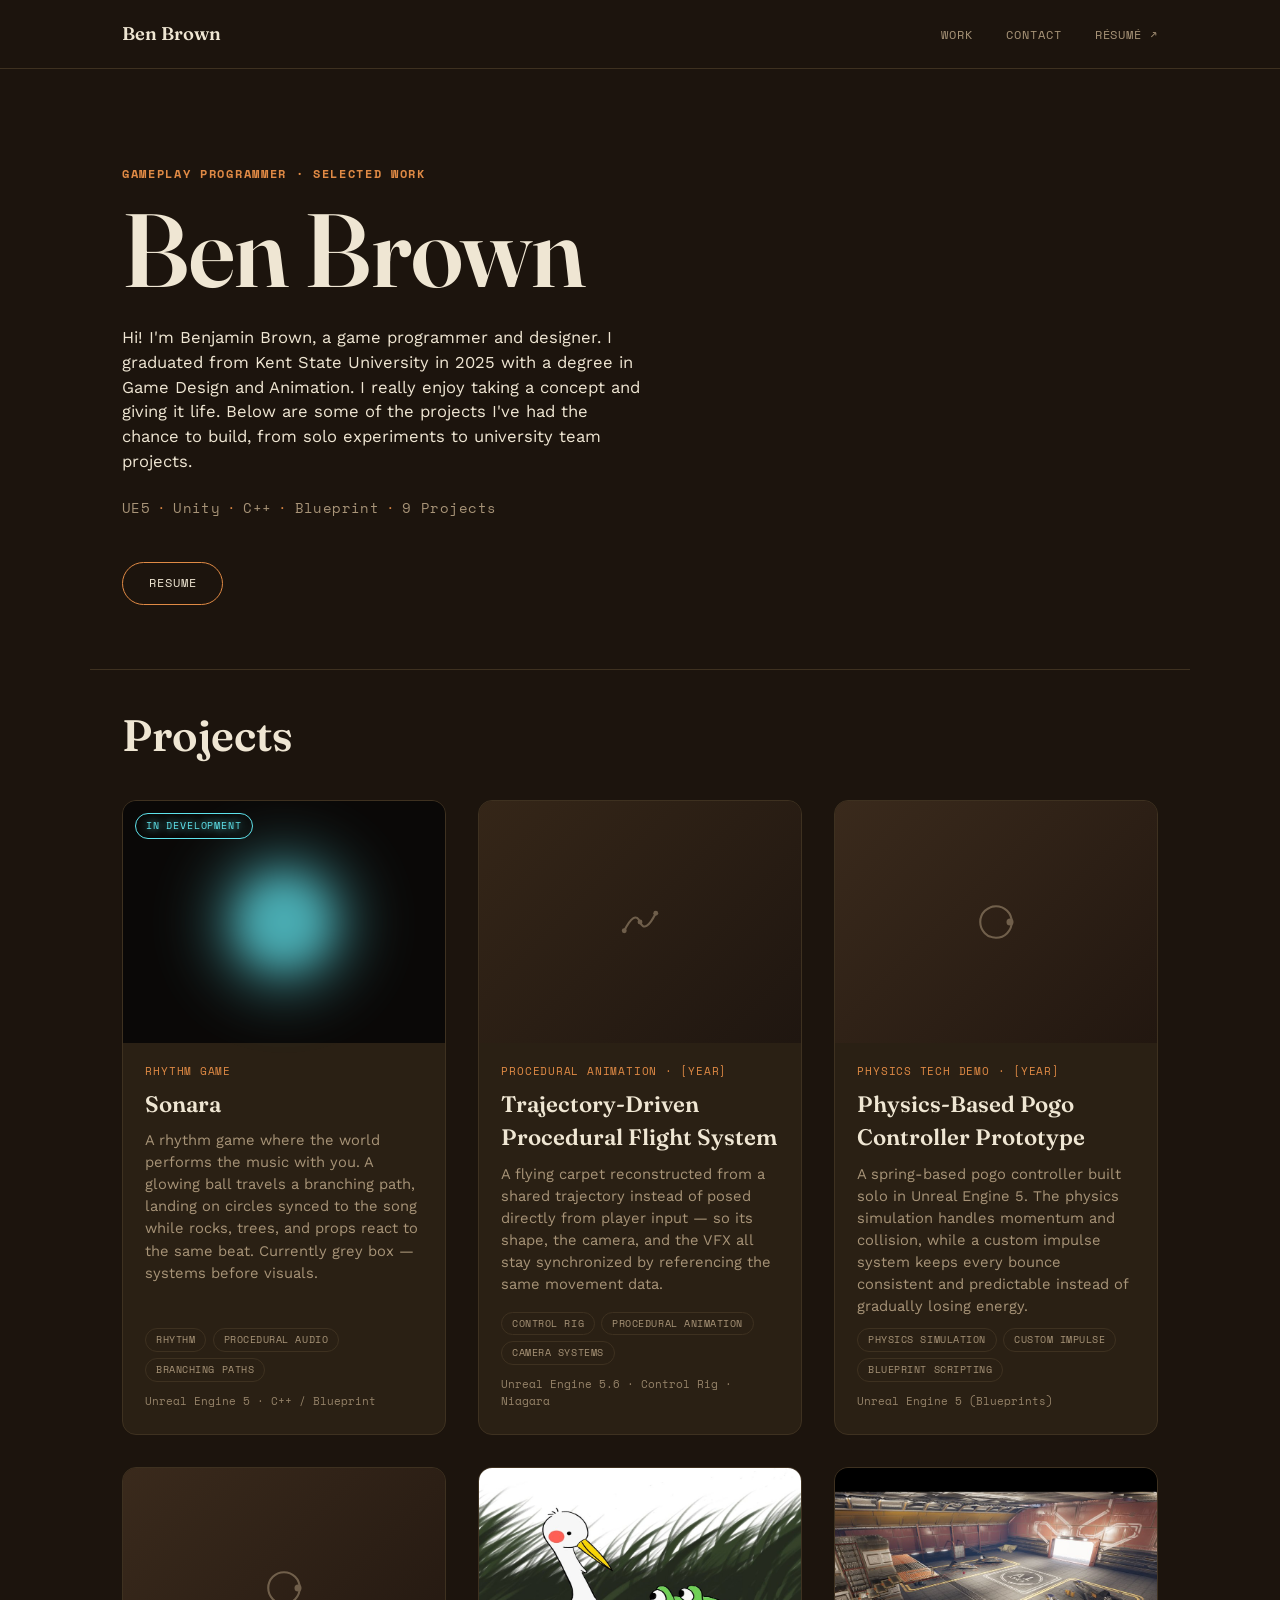
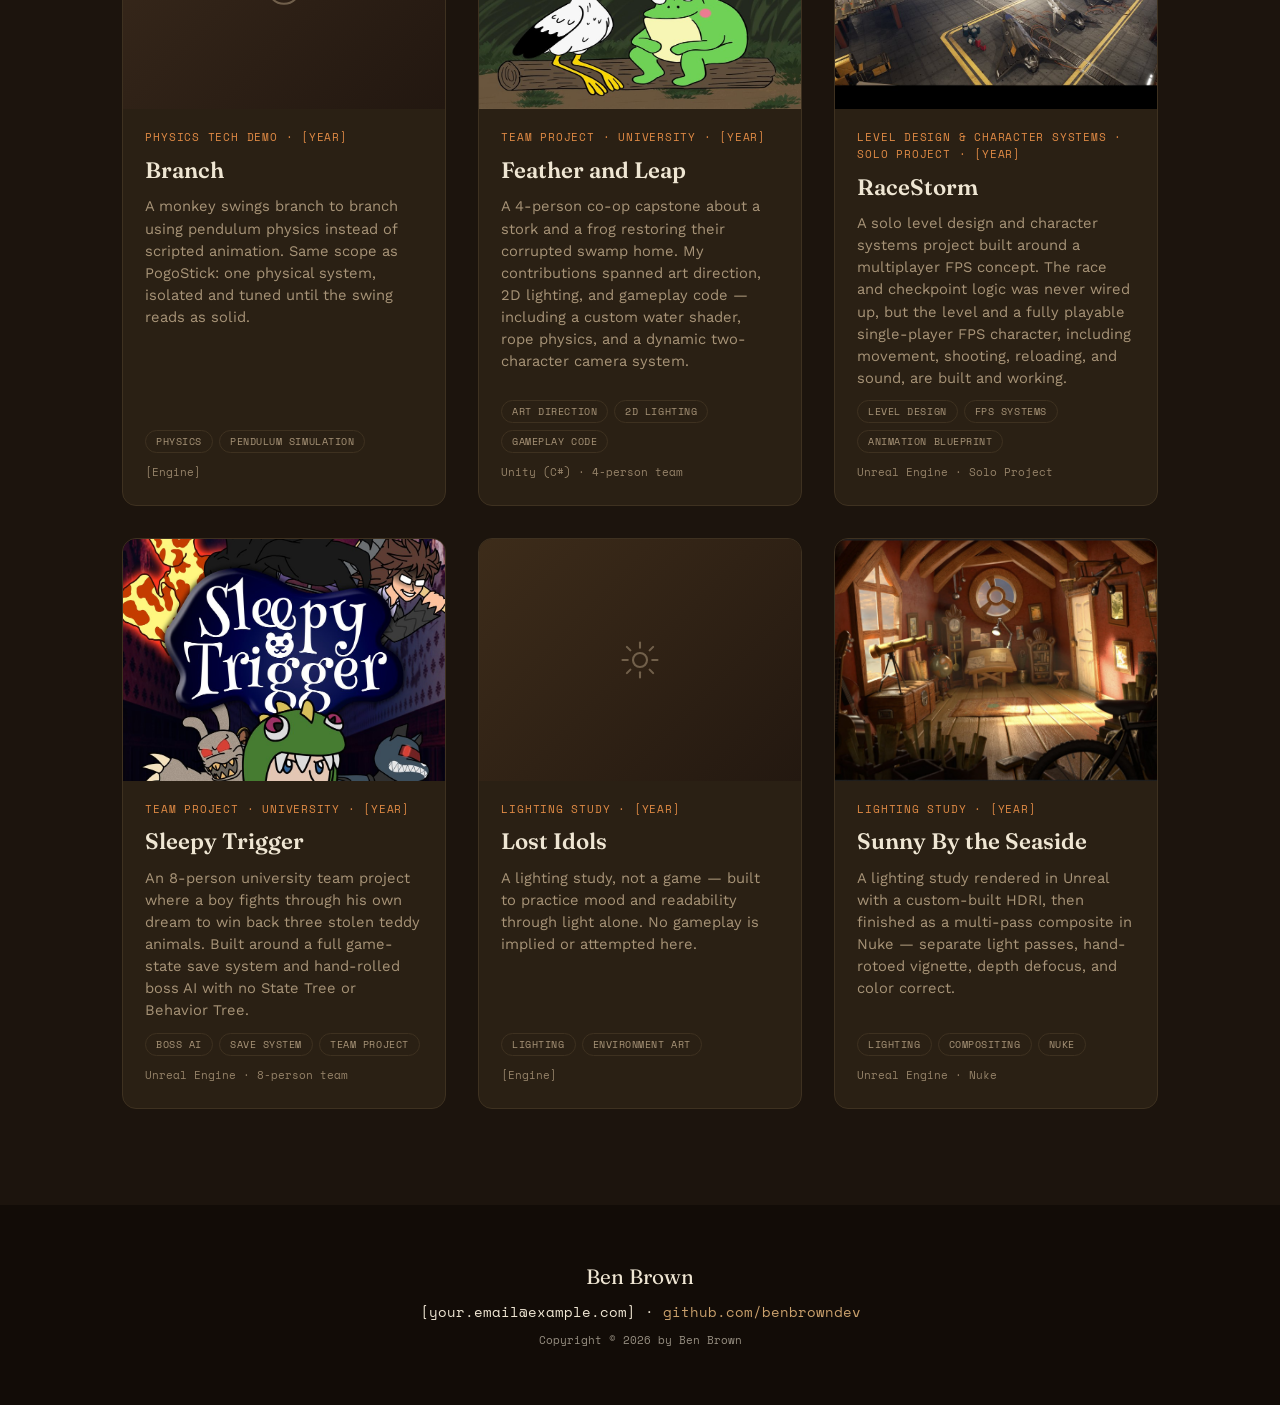
==== index.html @ fcc7cbe1 "Add files via upload" ====
<!DOCTYPE html>
<html lang="en">
<head>
<meta charset="UTF-8">
<meta name="viewport" content="width=device-width, initial-scale=1.0">
<title>Ben Brown — Gameplay Programmer</title>
<meta name="description" content="Portfolio of Ben Brown, gameplay programmer. Systems, physics, and the debugging behind them.">
<meta name="color-scheme" content="light">
<meta property="og:title" content="Ben Brown — Gameplay Programmer">
<meta property="og:description" content="Selected gameplay programming work, including Sonara, a rhythm game built solo in Unreal Engine 5.">

<link rel="preconnect" href="https://fonts.googleapis.com">
<link rel="preconnect" href="https://fonts.gstatic.com" crossorigin>
<link href="https://fonts.googleapis.com/css2?family=Fraunces:opsz,wght@9..144,300;9..144,500;9..144,600;9..144,900&family=Space+Mono:wght@400;700&family=Work+Sans:wght@400;500;600&display=swap" rel="stylesheet">

<link rel="stylesheet" href="styles.css">
</head>
<body>

<a class="skip-link" href="#work">Skip to projects</a>

<svg style="display:none" aria-hidden="true">
  <symbol id="icon-physics" viewBox="0 0 24 24" fill="none" stroke="currentColor" stroke-width="1.2">
    <circle cx="12" cy="12" r="9"/>
    <circle cx="20" cy="12" r="2" fill="currentColor" stroke="none"/>
  </symbol>
  <symbol id="icon-rig" viewBox="0 0 24 24" fill="none" stroke="currentColor" stroke-width="1.2" stroke-linecap="round">
    <path d="M3 17 Q9 5 12 12 T21 7"/>
    <circle cx="3" cy="17" r="1.4" fill="currentColor" stroke="none"/>
    <circle cx="12" cy="12" r="1.4" fill="currentColor" stroke="none"/>
    <circle cx="21" cy="7" r="1.4" fill="currentColor" stroke="none"/>
  </symbol>
  <symbol id="icon-light" viewBox="0 0 24 24" fill="none" stroke="currentColor" stroke-width="1.2" stroke-linecap="round">
    <circle cx="12" cy="12" r="4"/>
    <line x1="12" y1="2" x2="12" y2="5"/>
    <line x1="12" y1="19" x2="12" y2="22"/>
    <line x1="2" y1="12" x2="5" y2="12"/>
    <line x1="19" y1="12" x2="22" y2="12"/>
    <line x1="4.5" y1="4.5" x2="6.5" y2="6.5"/>
    <line x1="17.5" y1="17.5" x2="19.5" y2="19.5"/>
    <line x1="4.5" y1="19.5" x2="6.5" y2="17.5"/>
    <line x1="17.5" y1="6.5" x2="19.5" y2="4.5"/>
  </symbol>
  <symbol id="icon-grid" viewBox="0 0 24 24" fill="currentColor">
    <circle cx="6" cy="6" r="1.3"/><circle cx="12" cy="6" r="1.3"/><circle cx="18" cy="6" r="1.3"/>
    <circle cx="6" cy="12" r="1.3"/><circle cx="12" cy="12" r="1.3"/><circle cx="18" cy="12" r="1.3"/>
    <circle cx="6" cy="18" r="1.3"/><circle cx="12" cy="18" r="1.3"/><circle cx="18" cy="18" r="1.3"/>
  </symbol>
  <symbol id="icon-team" viewBox="0 0 24 24" fill="none" stroke="currentColor" stroke-width="1.2">
    <circle cx="9" cy="12" r="6"/>
    <circle cx="15" cy="12" r="6"/>
  </symbol>
  <symbol id="icon-spark" viewBox="0 0 24 24" fill="currentColor">
    <path d="M12 2 L14 10 L22 12 L14 14 L12 22 L10 14 L2 12 L10 10 Z"/>
  </symbol>
</svg>

<header class="nav">
  <div class="nav-inner">
    <a class="nav-name" href="#top">Ben Brown</a>
    <nav class="nav-links" aria-label="Primary">
      <a href="#work">Work</a>
      <a href="#contact">Contact</a>
      <a href="resume.pdf" target="_blank" rel="noopener">Résumé ↗</a>
    </nav>
  </div>
</header>

<main id="top">

  <section class="hero">
    <p class="eyebrow">Gameplay Programmer · Selected Work</p>
    <h1>Ben Brown</h1>
    <p class="bio">Hi! I'm Benjamin Brown, a game programmer and designer. I graduated from Kent State University in 2025 with a degree in Game Design and Animation. I really enjoy taking a concept and giving it life. Below are some of the projects I've had the chance to build, from solo experiments to university team projects.</p>
    <p class="stat-line">UE5<span>·</span>Unity<span>·</span>C++<span>·</span>Blueprint<span>·</span>9 Projects</p>
    <a class="resume-btn" href="resume.html">Resume</a>
  </section>

  <hr class="divider">

  <section class="work" id="work">
    <h2>Projects</h2>
    <div class="grid">

      <a class="tile" href="sonara.html">
        <div class="tile-media media-sonara">
          <span class="badge badge-glow">In Development</span>
          <span class="glow-orb" aria-hidden="true"></span>
        </div>
        <div class="tile-body">
          <p class="tile-meta">Rhythm Game</p>
          <h3 class="tile-title">Sonara</h3>
          <p class="tile-desc">A rhythm game where the world performs the music with you. A glowing ball travels a branching path, landing on circles synced to the song while rocks, trees, and props react to the same beat. Currently grey box — systems before visuals.</p>
          <ul class="tags">
            <li>Rhythm</li><li>Procedural Audio</li><li>Branching Paths</li>
          </ul>
          <p class="tile-engine">Unreal Engine 5 · C++ / Blueprint</p>
        </div>
      </a>

      <a class="tile" href="magiccarpet.html">
        <div class="tile-media media-rig">
          <svg class="tile-icon"><use href="#icon-rig"/></svg>
        </div>
        <div class="tile-body">
          <p class="tile-meta">Procedural Animation · [Year]</p>
          <h3 class="tile-title">Trajectory-Driven Procedural Flight System</h3>
          <p class="tile-desc">A flying carpet reconstructed from a shared trajectory instead of posed directly from player input — so its shape, the camera, and the VFX all stay synchronized by referencing the same movement data.</p>
          <ul class="tags">
            <li>Control Rig</li><li>Procedural Animation</li><li>Camera Systems</li>
          </ul>
          <p class="tile-engine">Unreal Engine 5.6 · Control Rig · Niagara</p>
        </div>
      </a>

      <a class="tile" href="pogostick.html">
        <div class="tile-media media-physics">
          <svg class="tile-icon"><use href="#icon-physics"/></svg>
        </div>
        <div class="tile-body">
          <p class="tile-meta">Physics Tech Demo · [Year]</p>
          <h3 class="tile-title">Physics-Based Pogo Controller Prototype</h3>
          <p class="tile-desc">A spring-based pogo controller built solo in Unreal Engine 5. The physics simulation handles momentum and collision, while a custom impulse system keeps every bounce consistent and predictable instead of gradually losing energy.</p>
          <ul class="tags">
            <li>Physics Simulation</li><li>Custom Impulse</li><li>Blueprint Scripting</li>
          </ul>
          <p class="tile-engine">Unreal Engine 5 (Blueprints)</p>
        </div>
      </a>

      <a class="tile" href="branch.html">
        <div class="tile-media media-physics">
          <svg class="tile-icon"><use href="#icon-physics"/></svg>
        </div>
        <div class="tile-body">
          <p class="tile-meta">Physics Tech Demo · [Year]</p>
          <h3 class="tile-title">Branch</h3>
          <p class="tile-desc">A monkey swings branch to branch using pendulum physics instead of scripted animation. Same scope as PogoStick: one physical system, isolated and tuned until the swing reads as solid.</p>
          <ul class="tags">
            <li>Physics</li><li>Pendulum Simulation</li>
          </ul>
          <p class="tile-engine">[Engine]</p>
        </div>
      </a>

      <a class="tile" href="featherandleap.html">
        <div class="tile-media">
          <img src="featherleap-thumb.jpg" alt="Feather and Leap poster, illustrated stork and frog in a swamp setting" loading="lazy">
        </div>
        <div class="tile-body">
          <p class="tile-meta">Team Project · University · [Year]</p>
          <h3 class="tile-title">Feather and Leap</h3>
          <p class="tile-desc">A 4-person co-op capstone about a stork and a frog restoring their corrupted swamp home. My contributions spanned art direction, 2D lighting, and gameplay code — including a custom water shader, rope physics, and a dynamic two-character camera system.</p>
          <ul class="tags">
            <li>Art Direction</li><li>2D Lighting</li><li>Gameplay Code</li>
          </ul>
          <p class="tile-engine">Unity (C#) · 4-person team</p>
        </div>
      </a>

      <a class="tile" href="racestorm.html">
        <div class="tile-media">
          <img src="racestorm-thumb.jpg" alt="RaceStorm airport hangar level with parked aircraft and yellow floor markings" loading="lazy">
        </div>
        <div class="tile-body">
          <p class="tile-meta">Level Design &amp; Character Systems · Solo Project · [Year]</p>
          <h3 class="tile-title">RaceStorm</h3>
          <p class="tile-desc">A solo level design and character systems project built around a multiplayer FPS concept. The race and checkpoint logic was never wired up, but the level and a fully playable single-player FPS character, including movement, shooting, reloading, and sound, are built and working.</p>
          <ul class="tags">
            <li>Level Design</li><li>FPS Systems</li><li>Animation Blueprint</li>
          </ul>
          <p class="tile-engine">Unreal Engine · Solo Project</p>
        </div>
      </a>

      <a class="tile" href="horrorfirst.html">
        <div class="tile-media">
          <img src="sleepytrigger-thumb.jpg" alt="Sleepy Trigger poster, illustrated boy in a dinosaur hoodie holding a teddy bear, surrounded by dream creatures" loading="lazy">
        </div>
        <div class="tile-body">
          <p class="tile-meta">Team Project · University · [Year]</p>
          <h3 class="tile-title">Sleepy Trigger</h3>
          <p class="tile-desc">An 8-person university team project where a boy fights through his own dream to win back three stolen teddy animals. Built around a full game-state save system and hand-rolled boss AI with no State Tree or Behavior Tree.</p>
          <ul class="tags">
            <li>Boss AI</li><li>Save System</li><li>Team Project</li>
          </ul>
          <p class="tile-engine">Unreal Engine · 8-person team</p>
        </div>
      </a>

      <a class="tile" href="lostidols.html">
        <div class="tile-media media-light">
          <svg class="tile-icon"><use href="#icon-light"/></svg>
        </div>
        <div class="tile-body">
          <p class="tile-meta">Lighting Study · [Year]</p>
          <h3 class="tile-title">Lost Idols</h3>
          <p class="tile-desc">A lighting study, not a game — built to practice mood and readability through light alone. No gameplay is implied or attempted here.</p>
          <ul class="tags">
            <li>Lighting</li><li>Environment Art</li>
          </ul>
          <p class="tile-engine">[Engine]</p>
        </div>
      </a>

      <a class="tile" href="sunnybytheseaside.html">
        <div class="tile-media">
          <img src="sunnybytheseaside-final.jpg" alt="Sunlit attic room with telescope, bicycle, and instruments" loading="lazy">
        </div>
        <div class="tile-body">
          <p class="tile-meta">Lighting Study · [Year]</p>
          <h3 class="tile-title">Sunny By the Seaside</h3>
          <p class="tile-desc">A lighting study rendered in Unreal with a custom-built HDRI, then finished as a multi-pass composite in Nuke — separate light passes, hand-rotoed vignette, depth defocus, and color correct.</p>
          <ul class="tags">
            <li>Lighting</li><li>Compositing</li><li>Nuke</li>
          </ul>
          <p class="tile-engine">Unreal Engine · Nuke</p>
        </div>
      </a>

    </div>
  </section>

</main>

<footer id="contact">
  <p class="footer-name">Ben Brown</p>
  <p class="footer-contact">[your.email@example.com] · <a href="https://github.com/benbrowndev">github.com/benbrowndev</a></p>
  <p class="footer-meta">Copyright © 2026 by Ben Brown</p>
</footer>

</body>
</html>
---- styles.css ----
:root{
    --bg:#1C140D;
    --bg-deep:#120C07;
    --ink:#EFE6D3;
    --ink-soft:#A89478;
    --card:#2A2014;
    --line:#3E3120;
    --accent:#E08A45;
    --accent-soft:#C9A06C;
    --glow:#5FE3EC;
  }

  *{box-sizing:border-box;}
  html{-webkit-font-smoothing:antialiased;}
  @media (prefers-reduced-motion:no-preference){ html{scroll-behavior:smooth;} }

  body{
    margin:0;
    background:var(--bg);
    color:var(--ink);
    font-family:'Work Sans',sans-serif;
    line-height:1.5;
  }

  a{color:inherit;}
  a:focus-visible, button:focus-visible{
    outline:2px solid var(--accent);
    outline-offset:3px;
    border-radius:2px;
  }

  .skip-link{
    position:absolute;
    left:-999px;
    top:auto;
    background:var(--accent);
    color:var(--bg-deep);
    padding:.6rem 1rem;
    z-index:999;
    font-family:'Space Mono',monospace;
    font-size:.8rem;
    text-decoration:none;
    border-radius:4px;
  }
  .skip-link:focus{ left:1rem; top:1rem; }

  /* ---------- nav ---------- */
  header.nav{
    position:sticky;
    top:0;
    background:var(--bg);
    border-bottom:1px solid var(--line);
    z-index:50;
  }
  .nav-inner{
    max-width:1100px;
    margin:0 auto;
    padding:1.25rem 2rem;
    display:flex;
    align-items:center;
    justify-content:space-between;
  }
  .nav-name{
    font-family:'Fraunces',serif;
    font-weight:600;
    font-size:1.15rem;
    text-decoration:none;
    color:var(--ink);
  }
  .nav-links a{
    font-family:'Space Mono',monospace;
    font-size:.72rem;
    text-transform:uppercase;
    letter-spacing:.08em;
    text-decoration:none;
    color:var(--ink-soft);
    margin-left:1.75rem;
    padding-bottom:3px;
    border-bottom:1px solid transparent;
    transition:border-color .2s,color .2s;
  }
  .nav-links a:hover{ color:var(--ink); border-color:var(--accent); }

  /* ---------- hero ---------- */
  .hero{
    max-width:1100px;
    margin:0 auto;
    padding:6rem 2rem 4rem;
  }
  .eyebrow{
    font-family:'Space Mono',monospace;
    font-weight:700;
    text-transform:uppercase;
    letter-spacing:.14em;
    font-size:.75rem;
    color:var(--accent);
    margin:0 0 1.1rem;
  }
  .hero h1{
    font-family:'Fraunces',serif;
    font-weight:600;
    font-size:clamp(3rem,9vw,6.5rem);
    line-height:.96;
    letter-spacing:-.01em;
    margin:0;
  }
  .bio{
    max-width:52ch;
    font-size:clamp(1rem,1.3vw,1.15rem);
    color:var(--ink);
    margin:1.6rem 0 1.4rem;
  }
  .stat-line{
    font-family:'Space Mono',monospace;
    font-size:.85rem;
    letter-spacing:.03em;
    color:var(--ink-soft);
  }
  .stat-line span{ color:var(--accent); margin:0 .5em; }

  .resume-btn{
    display:inline-block;
    margin-top:1.9rem;
    padding:.7rem 1.6rem;
    font-family:'Space Mono',monospace;
    font-size:.78rem;
    text-transform:uppercase;
    letter-spacing:.08em;
    color:var(--ink);
    border:1px solid var(--accent);
    border-radius:999px;
    text-decoration:none;
    transition:background .2s ease, color .2s ease;
  }
  .resume-btn:hover{
    background:var(--accent);
    color:var(--bg-deep);
  }

  .divider{
    max-width:1100px;
    margin:0 auto;
    border:none;
    border-top:1px solid var(--line);
  }

  @media (prefers-reduced-motion:no-preference){
    .eyebrow,.hero h1,.bio,.stat-line,.resume-btn{ animation:heroIn .7s ease both; }
    .eyebrow{ animation-delay:0s; }
    .hero h1{ animation-delay:.08s; }
    .bio{ animation-delay:.16s; }
    .stat-line{ animation-delay:.24s; }
    .resume-btn{ animation-delay:.32s; }
  }
  @keyframes heroIn{
    from{ opacity:0; transform:translateY(14px); }
    to{ opacity:1; transform:none; }
  }

  /* ---------- work / grid ---------- */
  section.work{
    max-width:1100px;
    margin:0 auto;
    padding:2rem 2rem 6rem;
  }
  section.work h2{
    font-family:'Fraunces',serif;
    font-weight:600;
    font-size:clamp(2rem,4vw,2.75rem);
    margin:0 0 2rem;
  }
  .grid{
    display:grid;
    grid-template-columns:repeat(3,1fr);
    gap:2rem;
  }
  @media (max-width:980px){ .grid{ grid-template-columns:repeat(2,1fr); } }
  @media (max-width:620px){
    .grid{ grid-template-columns:1fr; }
    .hero{ padding:4rem 1.25rem 2.5rem; }
    section.work{ padding:1rem 1.25rem 4rem; }
    .nav-inner{ padding:1rem 1.25rem; }
    .nav-links a{ margin-left:1.1rem; }
  }

  .tile{
    background:var(--card);
    border:1px solid var(--line);
    border-radius:14px;
    overflow:hidden;
    display:flex;
    flex-direction:column;
    text-decoration:none;
    color:inherit;
    transition:transform .25s ease, box-shadow .25s ease, border-color .25s ease;
  }
  .tile:visited{ color:inherit; }
  .tile:focus-visible{ outline:2px solid var(--accent); outline-offset:3px; }
  .tile:hover, .tile:focus-within{
    transform:translateY(-6px);
    border-color:var(--accent);
    box-shadow:0 18px 32px rgba(0,0,0,.55);
  }

  .tile-media{
    position:relative;
    aspect-ratio:4/3;
    display:flex;
    align-items:center;
    justify-content:center;
  }
  .tile-icon{ width:42px; height:42px; color:var(--ink-soft); opacity:.55; }
  .tile-media img{
    width:100%;
    height:100%;
    object-fit:cover;
    display:block;
  }

  .media-physics{ background:linear-gradient(135deg,#3A2A1C,#221710); }
  .media-rig{ background:linear-gradient(135deg,#352618,#1F1610); }
  .media-light{ background:linear-gradient(135deg,#3D2C1A,#231810); }
  .media-grid{ background:linear-gradient(135deg,#332414,#1E150E); }
  .media-team{ background:linear-gradient(135deg,#3A2A18,#211710); }
  .media-spark{ background:linear-gradient(135deg,#352719,#1F1610); }

  .media-sonara{ background:#0A0807; }
  .glow-orb{
    width:90px; height:90px;
    border-radius:50%;
    background:var(--glow);
    filter:blur(18px);
    opacity:.75;
    box-shadow:0 0 60px 12px var(--glow);
  }
  @media (prefers-reduced-motion:no-preference){
    .glow-orb{ animation:glowPulse 4s ease-in-out infinite; }
  }
  @keyframes glowPulse{
    0%,100%{ opacity:.65; transform:scale(1); }
    50%{ opacity:1; transform:scale(1.08); }
  }

  .badge{
    position:absolute;
    top:12px; left:12px;
    font-family:'Space Mono',monospace;
    font-size:.65rem;
    text-transform:uppercase;
    letter-spacing:.08em;
    padding:4px 10px;
    border-radius:999px;
    border:1px solid var(--line);
    background:var(--card);
    color:var(--ink-soft);
  }
  .badge-glow{
    border-color:var(--glow);
    color:var(--glow);
    background:rgba(10,10,10,.4);
    text-shadow:0 0 8px var(--glow);
  }
  .badge-inline{
    position:static;
    display:inline-block;
    vertical-align:middle;
    margin-left:.75rem;
  }

  .tile-body{
    padding:1.25rem 1.4rem 1.5rem;
    display:flex;
    flex-direction:column;
    gap:.5rem;
    flex:1;
  }
  .tile-meta{
    font-family:'Space Mono',monospace;
    font-size:.7rem;
    text-transform:uppercase;
    letter-spacing:.07em;
    color:var(--accent);
    margin:0;
  }
  .tile-title{
    font-family:'Fraunces',serif;
    font-weight:600;
    font-size:1.4rem;
    margin:0;
  }
  .tile-desc{
    font-size:.92rem;
    color:var(--ink-soft);
    margin:0;
    flex:1;
  }
  .tags{
    display:flex;
    flex-wrap:wrap;
    gap:.4rem;
    list-style:none;
    margin:.2rem 0 0;
    padding:0;
  }
  .tags li{
    font-family:'Space Mono',monospace;
    font-size:.64rem;
    text-transform:uppercase;
    letter-spacing:.05em;
    border:1px solid var(--line);
    border-radius:999px;
    padding:3px 10px;
    color:var(--ink-soft);
  }
  .tile-engine{
    font-family:'Space Mono',monospace;
    font-size:.7rem;
    color:var(--ink-soft);
    opacity:.85;
    margin:.2rem 0 0;
  }

  /* ---------- footer ---------- */
  footer{
    background:var(--bg-deep);
    color:var(--ink);
    text-align:center;
    padding:3.5rem 2rem;
  }
  .footer-name{
    font-family:'Fraunces',serif;
    font-size:1.3rem;
    margin:0 0 .6rem;
  }
  .footer-contact{
    font-family:'Space Mono',monospace;
    font-size:.85rem;
    margin:0 0 .6rem;
  }
  .footer-contact a{ color:var(--accent-soft); text-decoration:none; border-bottom:1px solid transparent; }
  .footer-contact a:hover{ border-color:var(--accent-soft); }
  .footer-meta{
    font-family:'Space Mono',monospace;
    font-size:.7rem;
    opacity:.6;
    margin:0;
  }

  /* ---------- project pages ---------- */
  .breadcrumb{
    display:block;
    max-width:740px;
    margin:0 auto;
    padding:2.5rem 2rem 0;
    font-family:'Space Mono',monospace;
    font-size:.75rem;
    text-transform:uppercase;
    letter-spacing:.07em;
    color:var(--ink-soft);
    text-decoration:none;
  }
  .breadcrumb:hover{ color:var(--accent); }

  .project-header{
    max-width:740px;
    margin:0 auto;
    padding:1.5rem 2rem 3rem;
  }
  .project-title{
    font-family:'Fraunces',serif;
    font-weight:600;
    font-size:clamp(2.6rem,7vw,4.5rem);
    line-height:1;
    margin:.6rem 0 1rem;
  }
  .tagline{
    font-family:'Fraunces',serif;
    font-style:italic;
    font-weight:500;
    font-size:clamp(1.1rem,2vw,1.4rem);
    color:var(--ink-soft);
    margin:0 0 1.5rem;
    max-width:50ch;
  }
  .project-intro p{
    font-size:1rem;
    color:var(--ink);
    max-width:65ch;
    margin:0 0 1rem;
  }
  .project-intro p:last-child{ margin-bottom:0; }
  .project-header .tags{ margin-top:1.1rem; }
  .project-header .tile-engine{ margin-top:.4rem; }

  .video-frame{
    max-width:740px;
    margin:0 auto 3rem;
    padding:0 2rem;
  }
  .frame-inner{
    aspect-ratio:16/9;
    background:var(--bg-deep);
    border:1px solid var(--line);
    border-radius:10px;
    display:flex;
    align-items:center;
    justify-content:center;
    text-align:center;
    padding:2rem;
    overflow:hidden;
  }
  .frame-inner p{
    font-family:'Space Mono',monospace;
    font-size:.8rem;
    text-transform:uppercase;
    letter-spacing:.05em;
    color:var(--ink-soft);
    margin:0;
  }
  .frame-inner iframe{
    width:100%;
    height:100%;
    border:none;
  }

  .section-divider{
    max-width:740px;
    margin:0 auto;
    border:none;
    border-top:1px solid var(--line);
  }

  .content-section{
    max-width:740px;
    margin:0 auto;
    padding:2.5rem 2rem;
  }
  .content-section h2{
    font-family:'Fraunces',serif;
    font-weight:600;
    font-size:clamp(1.6rem,3vw,2.1rem);
    margin:0 0 1.4rem;
  }
  .content-section p{
    font-size:1rem;
    color:var(--ink);
    margin:0 0 1.1rem;
  }
  .content-section p:last-child{ margin-bottom:0; }
  .content-section > ul:not(.tags){
    margin:.6rem 0 1.1rem;
    padding-left:1.2rem;
  }
  .content-section > ul:not(.tags) li{
    font-size:1rem;
    color:var(--ink);
    margin-bottom:.5rem;
  }
  .content-section > ul:not(.tags) li:last-child{ margin-bottom:0; }
  .content-section > ul:not(.tags) li strong{ color:var(--accent); }
  .content-section code, .subsection code, .bug-block code{
    font-family:'Space Mono',monospace;
    background:var(--bg-deep);
    color:var(--accent);
    padding:.15em .4em;
    border-radius:4px;
    font-size:.88em;
  }

  .subsection{ margin:0 0 1.8rem; }
  .subsection:last-child{ margin-bottom:0; }
  .subsection h3{
    font-family:'Fraunces',serif;
    font-weight:600;
    font-size:1.15rem;
    margin:0 0 .5rem;
  }
  .subsection p{
    font-size:.97rem;
    color:var(--ink-soft);
    margin:0;
  }
  .subsection ul{
    margin:.6rem 0 0;
    padding-left:1.2rem;
  }
  .subsection ul li{
    font-size:.97rem;
    color:var(--ink-soft);
    margin-bottom:.4rem;
  }
  .subsection ul li:last-child{ margin-bottom:0; }
  .subsection ul li strong{ color:var(--ink); }

  .role-meta{
    display:flex;
    flex-direction:column;
    gap:.3rem;
    margin:1rem 0 1.5rem;
  }
  .role-meta p{
    margin:0;
    font-family:'Space Mono',monospace;
    font-size:.8rem;
    color:var(--ink-soft);
  }
  .role-meta span{
    color:var(--accent);
    text-transform:uppercase;
    letter-spacing:.05em;
    font-size:.7rem;
    margin-right:.6rem;
  }

  .diagram-frame{
    background:var(--bg-deep);
    border:1px solid var(--line);
    border-radius:10px;
    padding:1.5rem;
    margin:1.4rem 0;
    display:flex;
    justify-content:center;
  }
  .diagram-frame svg{ max-width:100%; height:auto; }

  .content-figure{
    margin:1.4rem 0;
  }
  .content-figure img{
    display:block;
    width:100%;
    border:1px solid var(--line);
    border-radius:10px;
  }
  .content-figure figcaption{
    font-family:'Space Mono',monospace;
    font-size:.75rem;
    color:var(--ink-soft);
    margin-top:.6rem;
    line-height:1.5;
  }
  .hero-image{
    display:block;
    width:100%;
    border-radius:10px;
  }
  .image-frame{
    margin:0 0 1.4rem;
  }
  .image-frame img{
    display:block;
    width:100%;
    border:1px solid var(--line);
    border-radius:10px;
  }
  .image-row{
    display:flex;
    gap:1rem;
    margin:0 0 1.4rem;
  }
  .image-row .content-figure{
    flex:1;
    margin:0;
    min-width:0;
  }
  .image-row .content-figure img{
    height:100%;
    object-fit:cover;
  }
  @media (max-width:620px){
    .image-row{ flex-direction:column; }
  }

  .bug-block{
    border-left:2px solid var(--accent);
    padding:.1rem 0 .1rem 1.25rem;
    margin:0 0 1.8rem;
  }
  .bug-block:last-child{ margin-bottom:0; }
  .bug-tag{
    display:block;
    font-family:'Space Mono',monospace;
    font-size:.65rem;
    text-transform:uppercase;
    letter-spacing:.08em;
    color:var(--accent);
    margin:0 0 .4rem;
  }
  .bug-block h3{
    font-family:'Fraunces',serif;
    font-weight:600;
    font-size:1.15rem;
    margin:0 0 .5rem;
  }
  .bug-block p{
    font-size:.97rem;
    color:var(--ink-soft);
    margin:0;
  }

  .decision-block{
    background:var(--card);
    border:1px solid var(--line);
    border-radius:10px;
    padding:1.5rem 1.75rem;
  }
  .decision-block p{ font-size:.97rem; color:var(--ink-soft); margin:0 0 .9rem; }
  .decision-block p:last-child{ margin-bottom:0; }

  .footer-nav{
    max-width:740px;
    margin:0 auto;
    padding:0 2rem 1rem;
    text-align:center;
  }
  .footer-nav a{
    font-family:'Space Mono',monospace;
    font-size:.75rem;
    text-transform:uppercase;
    letter-spacing:.07em;
    color:var(--ink-soft);
    text-decoration:none;
  }
  .footer-nav a:hover{ color:var(--accent); }

  @media (max-width:620px){
    .breadcrumb,.project-header,.video-frame,.content-section,.footer-nav{
      padding-left:1.25rem;
      padding-right:1.25rem;
    }
  }
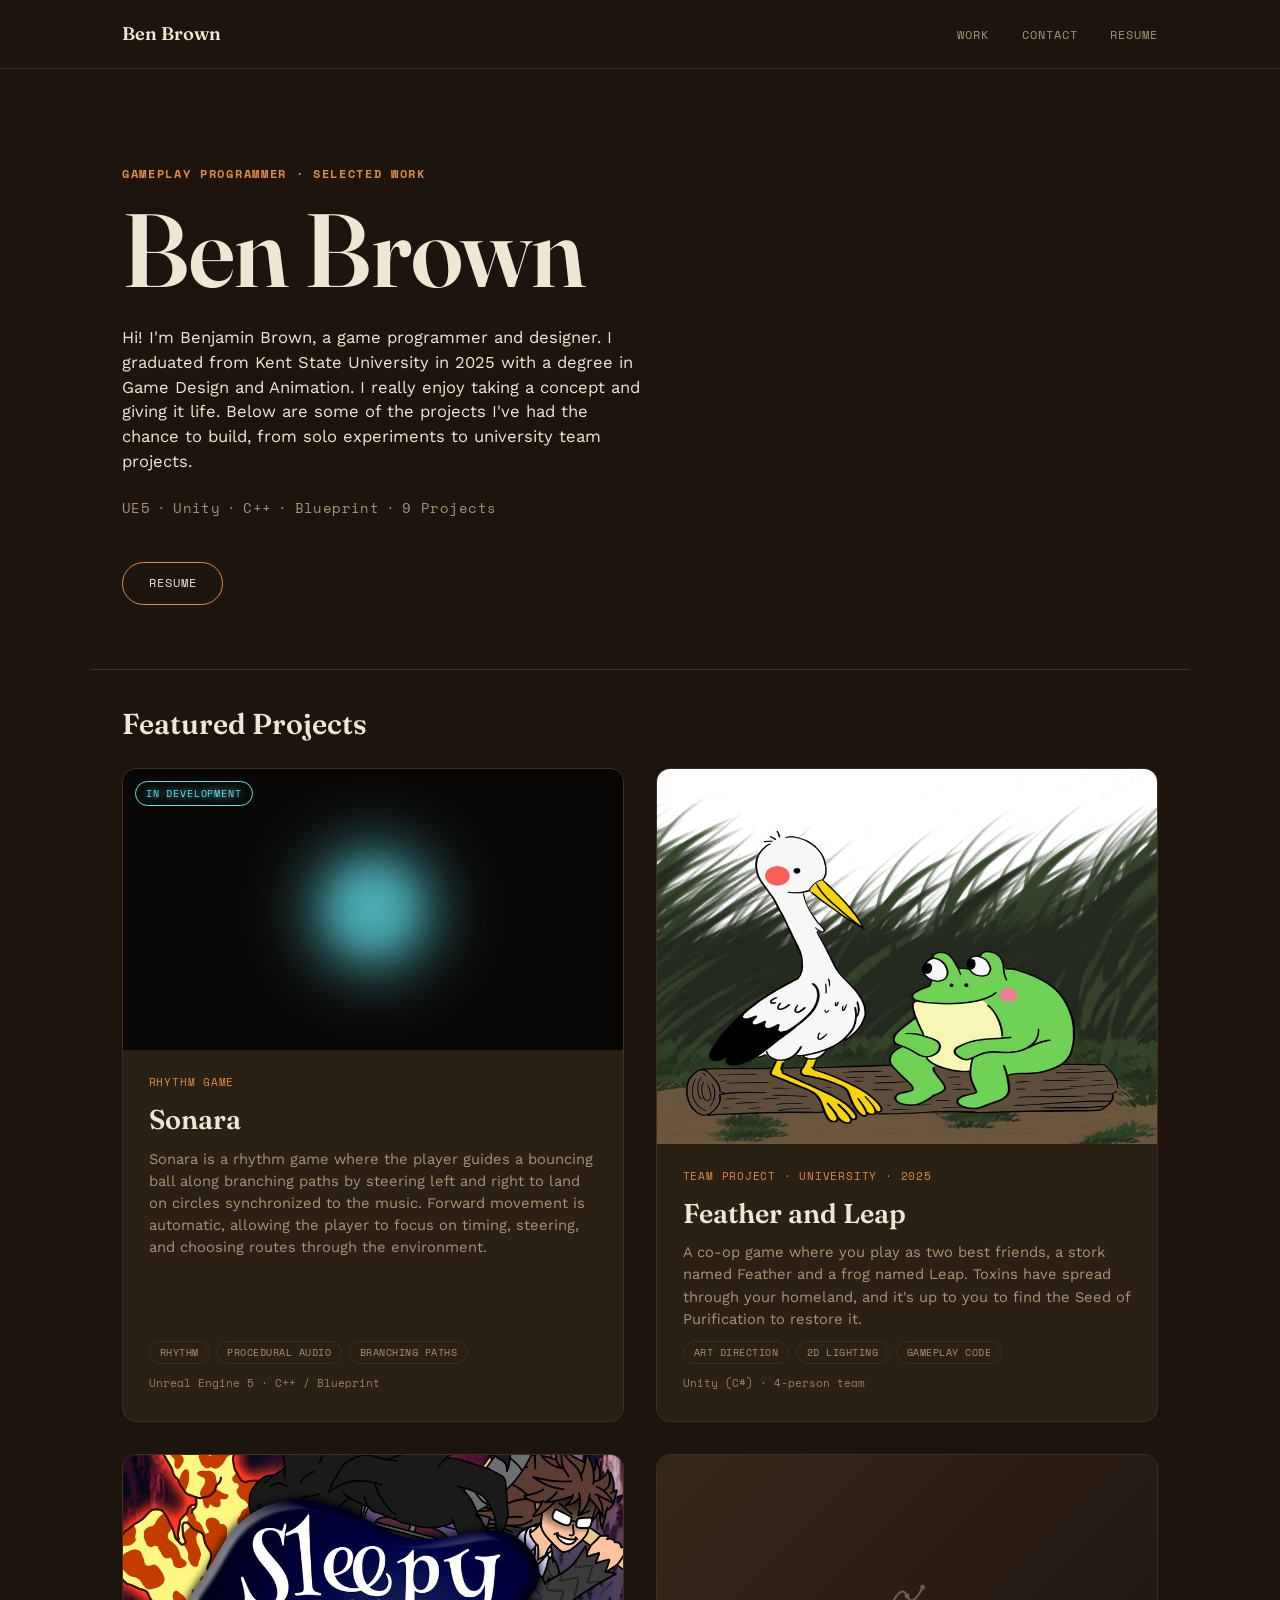
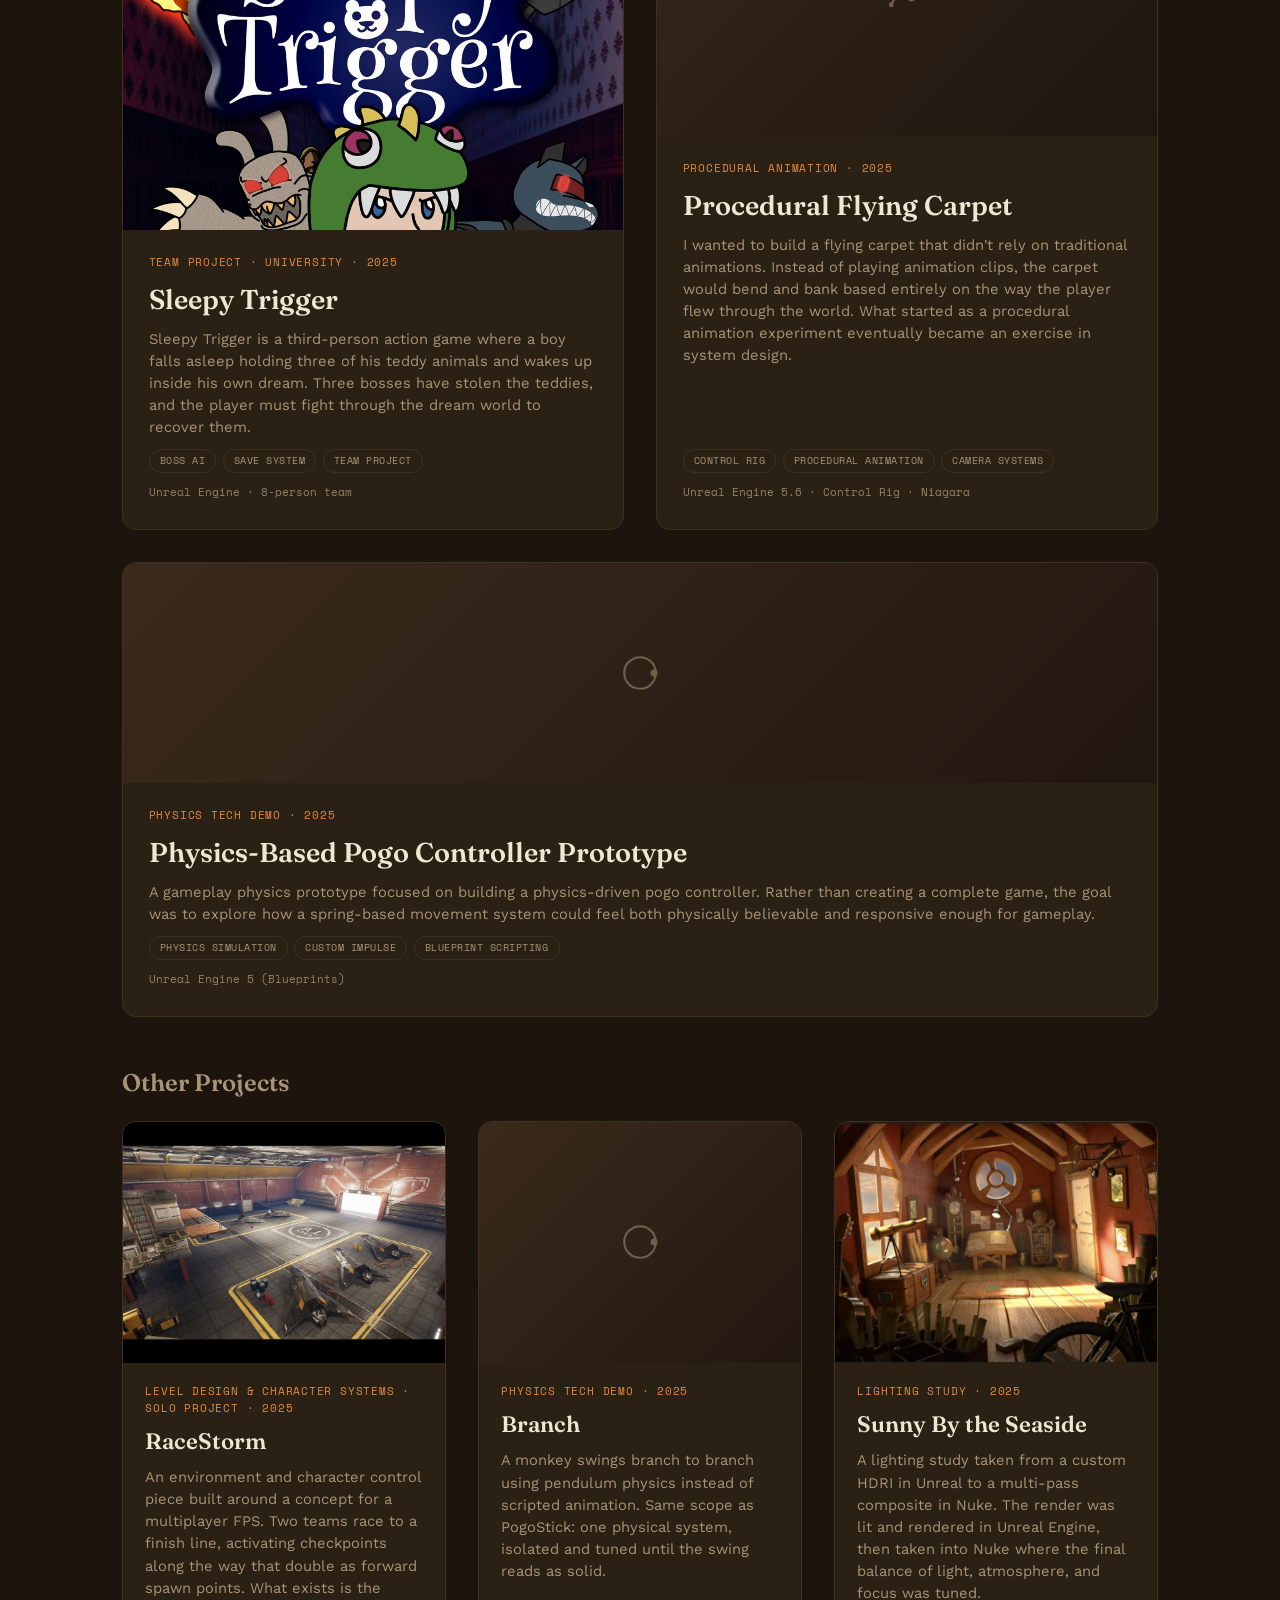
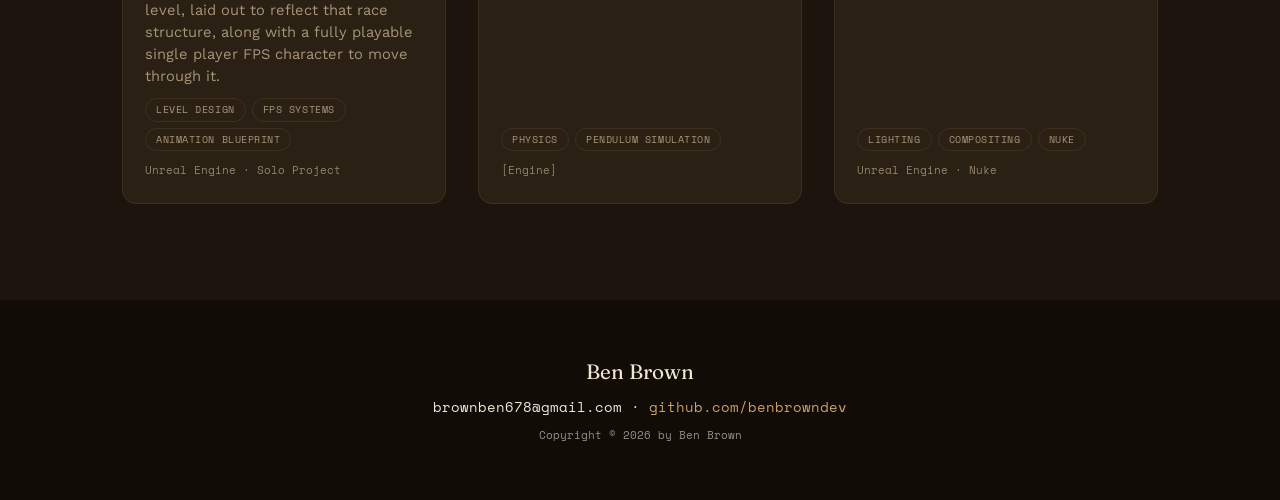
==== commit 02b66f0c: "Add files via upload" ====
--- a/index.html
+++ b/index.html
@@ -61,7 +61,7 @@
     <nav class="nav-links" aria-label="Primary">
       <a href="#work">Work</a>
       <a href="#contact">Contact</a>
-      <a href="resume.pdf" target="_blank" rel="noopener">Résumé ↗</a>
+      <a href="resume.html">Resume</a>
     </nav>
   </div>
 </header>
@@ -79,10 +79,11 @@
   <hr class="divider">
 
   <section class="work" id="work">
-    <h2>Projects</h2>
-    <div class="grid">
-
-      <a class="tile" href="sonara.html">
+
+    <h3 class="section-heading">Featured Projects</h3>
+    <div class="grid-featured">
+
+      <a class="tile tile-featured" href="sonara.html">
         <div class="tile-media media-sonara">
           <span class="badge badge-glow">In Development</span>
           <span class="glow-orb" aria-hidden="true"></span>
@@ -90,7 +91,7 @@
         <div class="tile-body">
           <p class="tile-meta">Rhythm Game</p>
           <h3 class="tile-title">Sonara</h3>
-          <p class="tile-desc">A rhythm game where the world performs the music with you. A glowing ball travels a branching path, landing on circles synced to the song while rocks, trees, and props react to the same beat. Currently grey box — systems before visuals.</p>
+          <p class="tile-desc">Sonara is a rhythm game where the player guides a bouncing ball along branching paths by steering left and right to land on circles synchronized to the music. Forward movement is automatic, allowing the player to focus on timing, steering, and choosing routes through the environment.</p>
           <ul class="tags">
             <li>Rhythm</li><li>Procedural Audio</li><li>Branching Paths</li>
           </ul>
@@ -98,14 +99,44 @@
         </div>
       </a>
 
-      <a class="tile" href="magiccarpet.html">
+      <a class="tile tile-featured" href="featherandleap.html">
+        <div class="tile-media">
+          <img src="featherleap-thumb.jpg" alt="Feather and Leap illustrated stork and frog in a swamp setting" loading="lazy">
+        </div>
+        <div class="tile-body">
+          <p class="tile-meta">Team Project · University · 2025</p>
+          <h3 class="tile-title">Feather and Leap</h3>
+          <p class="tile-desc">A co-op game where you play as two best friends, a stork named Feather and a frog named Leap. Toxins have spread through your homeland, and it's up to you to find the Seed of Purification to restore it.</p>
+          <ul class="tags">
+            <li>Art Direction</li><li>2D Lighting</li><li>Gameplay Code</li>
+          </ul>
+          <p class="tile-engine">Unity (C#) · 4-person team</p>
+        </div>
+      </a>
+
+      <a class="tile tile-featured" href="horrorfirst.html">
+        <div class="tile-media">
+          <img src="sleepytrigger-thumb.jpg" alt="Sleepy Trigger poster, illustrated boy in a dinosaur hoodie holding a teddy bear, surrounded by dream creatures" loading="lazy">
+        </div>
+        <div class="tile-body">
+          <p class="tile-meta">Team Project · University · 2025</p>
+          <h3 class="tile-title">Sleepy Trigger</h3>
+          <p class="tile-desc">Sleepy Trigger is a third-person action game where a boy falls asleep holding three of his teddy animals and wakes up inside his own dream. Three bosses have stolen the teddies, and the player must fight through the dream world to recover them.</p>
+          <ul class="tags">
+            <li>Boss AI</li><li>Save System</li><li>Team Project</li>
+          </ul>
+          <p class="tile-engine">Unreal Engine · 8-person team</p>
+        </div>
+      </a>
+
+      <a class="tile tile-featured" href="magiccarpet.html">
         <div class="tile-media media-rig">
           <svg class="tile-icon"><use href="#icon-rig"/></svg>
         </div>
         <div class="tile-body">
-          <p class="tile-meta">Procedural Animation · [Year]</p>
-          <h3 class="tile-title">Trajectory-Driven Procedural Flight System</h3>
-          <p class="tile-desc">A flying carpet reconstructed from a shared trajectory instead of posed directly from player input — so its shape, the camera, and the VFX all stay synchronized by referencing the same movement data.</p>
+          <p class="tile-meta">Procedural Animation · 2025</p>
+          <h3 class="tile-title">Procedural Flying Carpet</h3>
+          <p class="tile-desc">I wanted to build a flying carpet that didn't rely on traditional animations. Instead of playing animation clips, the carpet would bend and bank based entirely on the way the player flew through the world. What started as a procedural animation experiment eventually became an exercise in system design.</p>
           <ul class="tags">
             <li>Control Rig</li><li>Procedural Animation</li><li>Camera Systems</li>
           </ul>
@@ -113,18 +144,38 @@
         </div>
       </a>
 
-      <a class="tile" href="pogostick.html">
+      <a class="tile tile-featured tile-wide" href="pogostick.html">
         <div class="tile-media media-physics">
           <svg class="tile-icon"><use href="#icon-physics"/></svg>
         </div>
         <div class="tile-body">
-          <p class="tile-meta">Physics Tech Demo · [Year]</p>
+          <p class="tile-meta">Physics Tech Demo · 2025</p>
           <h3 class="tile-title">Physics-Based Pogo Controller Prototype</h3>
-          <p class="tile-desc">A spring-based pogo controller built solo in Unreal Engine 5. The physics simulation handles momentum and collision, while a custom impulse system keeps every bounce consistent and predictable instead of gradually losing energy.</p>
+          <p class="tile-desc">A gameplay physics prototype focused on building a physics-driven pogo controller. Rather than creating a complete game, the goal was to explore how a spring-based movement system could feel both physically believable and responsive enough for gameplay.</p>
           <ul class="tags">
             <li>Physics Simulation</li><li>Custom Impulse</li><li>Blueprint Scripting</li>
           </ul>
           <p class="tile-engine">Unreal Engine 5 (Blueprints)</p>
+        </div>
+      </a>
+
+    </div>
+
+    <h3 class="section-heading-other">Other Projects</h3>
+    <div class="grid">
+
+      <a class="tile" href="racestorm.html">
+        <div class="tile-media">
+          <img src="racestorm-thumb.jpg" alt="RaceStorm airport hangar level with parked aircraft and yellow floor markings" loading="lazy">
+        </div>
+        <div class="tile-body">
+          <p class="tile-meta">Level Design &amp; Character Systems · Solo Project · 2025</p>
+          <h3 class="tile-title">RaceStorm</h3>
+          <p class="tile-desc">An environment and character control piece built around a concept for a multiplayer FPS. Two teams race to a finish line, activating checkpoints along the way that double as forward spawn points. What exists is the level, laid out to reflect that race structure, along with a fully playable single player FPS character to move through it.</p>
+          <ul class="tags">
+            <li>Level Design</li><li>FPS Systems</li><li>Animation Blueprint</li>
+          </ul>
+          <p class="tile-engine">Unreal Engine · Solo Project</p>
         </div>
       </a>
 
@@ -133,7 +184,7 @@
           <svg class="tile-icon"><use href="#icon-physics"/></svg>
         </div>
         <div class="tile-body">
-          <p class="tile-meta">Physics Tech Demo · [Year]</p>
+          <p class="tile-meta">Physics Tech Demo · 2025</p>
           <h3 class="tile-title">Branch</h3>
           <p class="tile-desc">A monkey swings branch to branch using pendulum physics instead of scripted animation. Same scope as PogoStick: one physical system, isolated and tuned until the swing reads as solid.</p>
           <ul class="tags">
@@ -143,74 +194,14 @@
         </div>
       </a>
 
-      <a class="tile" href="featherandleap.html">
-        <div class="tile-media">
-          <img src="featherleap-thumb.jpg" alt="Feather and Leap poster, illustrated stork and frog in a swamp setting" loading="lazy">
-        </div>
-        <div class="tile-body">
-          <p class="tile-meta">Team Project · University · [Year]</p>
-          <h3 class="tile-title">Feather and Leap</h3>
-          <p class="tile-desc">A 4-person co-op capstone about a stork and a frog restoring their corrupted swamp home. My contributions spanned art direction, 2D lighting, and gameplay code — including a custom water shader, rope physics, and a dynamic two-character camera system.</p>
-          <ul class="tags">
-            <li>Art Direction</li><li>2D Lighting</li><li>Gameplay Code</li>
-          </ul>
-          <p class="tile-engine">Unity (C#) · 4-person team</p>
-        </div>
-      </a>
-
-      <a class="tile" href="racestorm.html">
-        <div class="tile-media">
-          <img src="racestorm-thumb.jpg" alt="RaceStorm airport hangar level with parked aircraft and yellow floor markings" loading="lazy">
-        </div>
-        <div class="tile-body">
-          <p class="tile-meta">Level Design &amp; Character Systems · Solo Project · [Year]</p>
-          <h3 class="tile-title">RaceStorm</h3>
-          <p class="tile-desc">A solo level design and character systems project built around a multiplayer FPS concept. The race and checkpoint logic was never wired up, but the level and a fully playable single-player FPS character, including movement, shooting, reloading, and sound, are built and working.</p>
-          <ul class="tags">
-            <li>Level Design</li><li>FPS Systems</li><li>Animation Blueprint</li>
-          </ul>
-          <p class="tile-engine">Unreal Engine · Solo Project</p>
-        </div>
-      </a>
-
-      <a class="tile" href="horrorfirst.html">
-        <div class="tile-media">
-          <img src="sleepytrigger-thumb.jpg" alt="Sleepy Trigger poster, illustrated boy in a dinosaur hoodie holding a teddy bear, surrounded by dream creatures" loading="lazy">
-        </div>
-        <div class="tile-body">
-          <p class="tile-meta">Team Project · University · [Year]</p>
-          <h3 class="tile-title">Sleepy Trigger</h3>
-          <p class="tile-desc">An 8-person university team project where a boy fights through his own dream to win back three stolen teddy animals. Built around a full game-state save system and hand-rolled boss AI with no State Tree or Behavior Tree.</p>
-          <ul class="tags">
-            <li>Boss AI</li><li>Save System</li><li>Team Project</li>
-          </ul>
-          <p class="tile-engine">Unreal Engine · 8-person team</p>
-        </div>
-      </a>
-
-      <a class="tile" href="lostidols.html">
-        <div class="tile-media media-light">
-          <svg class="tile-icon"><use href="#icon-light"/></svg>
-        </div>
-        <div class="tile-body">
-          <p class="tile-meta">Lighting Study · [Year]</p>
-          <h3 class="tile-title">Lost Idols</h3>
-          <p class="tile-desc">A lighting study, not a game — built to practice mood and readability through light alone. No gameplay is implied or attempted here.</p>
-          <ul class="tags">
-            <li>Lighting</li><li>Environment Art</li>
-          </ul>
-          <p class="tile-engine">[Engine]</p>
-        </div>
-      </a>
-
       <a class="tile" href="sunnybytheseaside.html">
         <div class="tile-media">
           <img src="sunnybytheseaside-final.jpg" alt="Sunlit attic room with telescope, bicycle, and instruments" loading="lazy">
         </div>
         <div class="tile-body">
-          <p class="tile-meta">Lighting Study · [Year]</p>
+          <p class="tile-meta">Lighting Study · 2025</p>
           <h3 class="tile-title">Sunny By the Seaside</h3>
-          <p class="tile-desc">A lighting study rendered in Unreal with a custom-built HDRI, then finished as a multi-pass composite in Nuke — separate light passes, hand-rotoed vignette, depth defocus, and color correct.</p>
+          <p class="tile-desc">A lighting study taken from a custom HDRI in Unreal to a multi-pass composite in Nuke. The render was lit and rendered in Unreal Engine, then taken into Nuke where the final balance of light, atmosphere, and focus was tuned.</p>
           <ul class="tags">
             <li>Lighting</li><li>Compositing</li><li>Nuke</li>
           </ul>
@@ -225,7 +216,7 @@
 
 <footer id="contact">
   <p class="footer-name">Ben Brown</p>
-  <p class="footer-contact">[your.email@example.com] · <a href="https://github.com/benbrowndev">github.com/benbrowndev</a></p>
+  <p class="footer-contact">brownben678@gmail.com · <a href="https://github.com/benbrowndev">github.com/benbrowndev</a></p>
   <p class="footer-meta">Copyright © 2026 by Ben Brown</p>
 </footer>
 
--- a/styles.css
+++ b/styles.css
@@ -169,14 +169,67 @@
     font-size:clamp(2rem,4vw,2.75rem);
     margin:0 0 2rem;
   }
+  .section-heading{
+    font-family:'Fraunces',serif;
+    font-weight:600;
+    font-size:clamp(1.4rem,2.5vw,1.8rem);
+    margin:0 0 1.4rem;
+    color:var(--ink);
+  }
+  .section-heading-other{
+    font-family:'Fraunces',serif;
+    font-weight:600;
+    font-size:clamp(1.2rem,2vw,1.5rem);
+    margin:3rem 0 1.2rem;
+    color:var(--ink-soft);
+  }
+
+  /* featured 2-column grid */
+  .grid-featured{
+    display:grid;
+    grid-template-columns:repeat(2,1fr);
+    gap:2rem;
+    margin-bottom:0;
+  }
+  .grid-featured .tile-featured{
+    border:1px solid var(--line);
+  }
+  /* standard 3-column grid for other projects */
   .grid{
     display:grid;
     grid-template-columns:repeat(3,1fr);
     gap:2rem;
   }
-  @media (max-width:980px){ .grid{ grid-template-columns:repeat(2,1fr); } }
+
+  /* featured tile — bigger media, larger title, square corners */
+  .tile-featured{ border-radius:0; }
+  .tile-featured .tile-media{ aspect-ratio:16/9; border-radius:0; }
+  .tile-featured .tile-title{ font-size:1.7rem; }
+  .tile-featured .tile-body{ padding:1.5rem 1.6rem 1.8rem; }
+
+  /* wide tile — spans both featured columns, horizontal layout */
+  .tile-wide{
+    grid-column:1 / -1;
+    display:grid;
+    grid-template-columns:1fr 1fr;
+  }
+  .tile-wide .tile-media{
+    aspect-ratio:unset;
+    min-height:220px;
+  }
+  .tile-wide .tile-title{ font-size:1.7rem; }
+  .tile-wide .tile-body{ padding:1.5rem 1.6rem 1.8rem; }
+
+  @media (max-width:980px){
+    .grid{ grid-template-columns:repeat(2,1fr); }
+    .grid-featured{ grid-template-columns:repeat(2,1fr); }
+    .tile-wide{ grid-template-columns:1fr; }
+    .tile-wide .tile-media{ min-height:unset; aspect-ratio:16/9; }
+  }
   @media (max-width:620px){
     .grid{ grid-template-columns:1fr; }
+    .grid-featured{ grid-template-columns:1fr; }
+    .tile-wide{ grid-column:unset; }
     .hero{ padding:4rem 1.25rem 2.5rem; }
     section.work{ padding:1rem 1.25rem 4rem; }
     .nav-inner{ padding:1rem 1.25rem; }
@@ -477,7 +530,7 @@
   }
   .subsection p{
     font-size:.97rem;
-    color:var(--ink-soft);
+    color:var(--ink);
     margin:0;
   }
   .subsection ul{
@@ -486,7 +539,7 @@
   }
   .subsection ul li{
     font-size:.97rem;
-    color:var(--ink-soft);
+    color:var(--ink);
     margin-bottom:.4rem;
   }
   .subsection ul li:last-child{ margin-bottom:0; }
@@ -524,6 +577,7 @@
   .diagram-frame svg{ max-width:100%; height:auto; }
 
   .content-figure{
+    display:block;
     margin:1.4rem 0;
   }
   .content-figure img{
@@ -564,8 +618,8 @@
     min-width:0;
   }
   .image-row .content-figure img{
-    height:100%;
-    object-fit:cover;
+    width:100%;
+    height:auto;
   }
   @media (max-width:620px){
     .image-row{ flex-direction:column; }
@@ -594,7 +648,7 @@
   }
   .bug-block p{
     font-size:.97rem;
-    color:var(--ink-soft);
+    color:var(--ink);
     margin:0;
   }
 
@@ -604,7 +658,7 @@
     border-radius:10px;
     padding:1.5rem 1.75rem;
   }
-  .decision-block p{ font-size:.97rem; color:var(--ink-soft); margin:0 0 .9rem; }
+  .decision-block p{ font-size:.97rem; color:var(--ink); margin:0 0 .9rem; }
   .decision-block p:last-child{ margin-bottom:0; }
 
   .footer-nav{
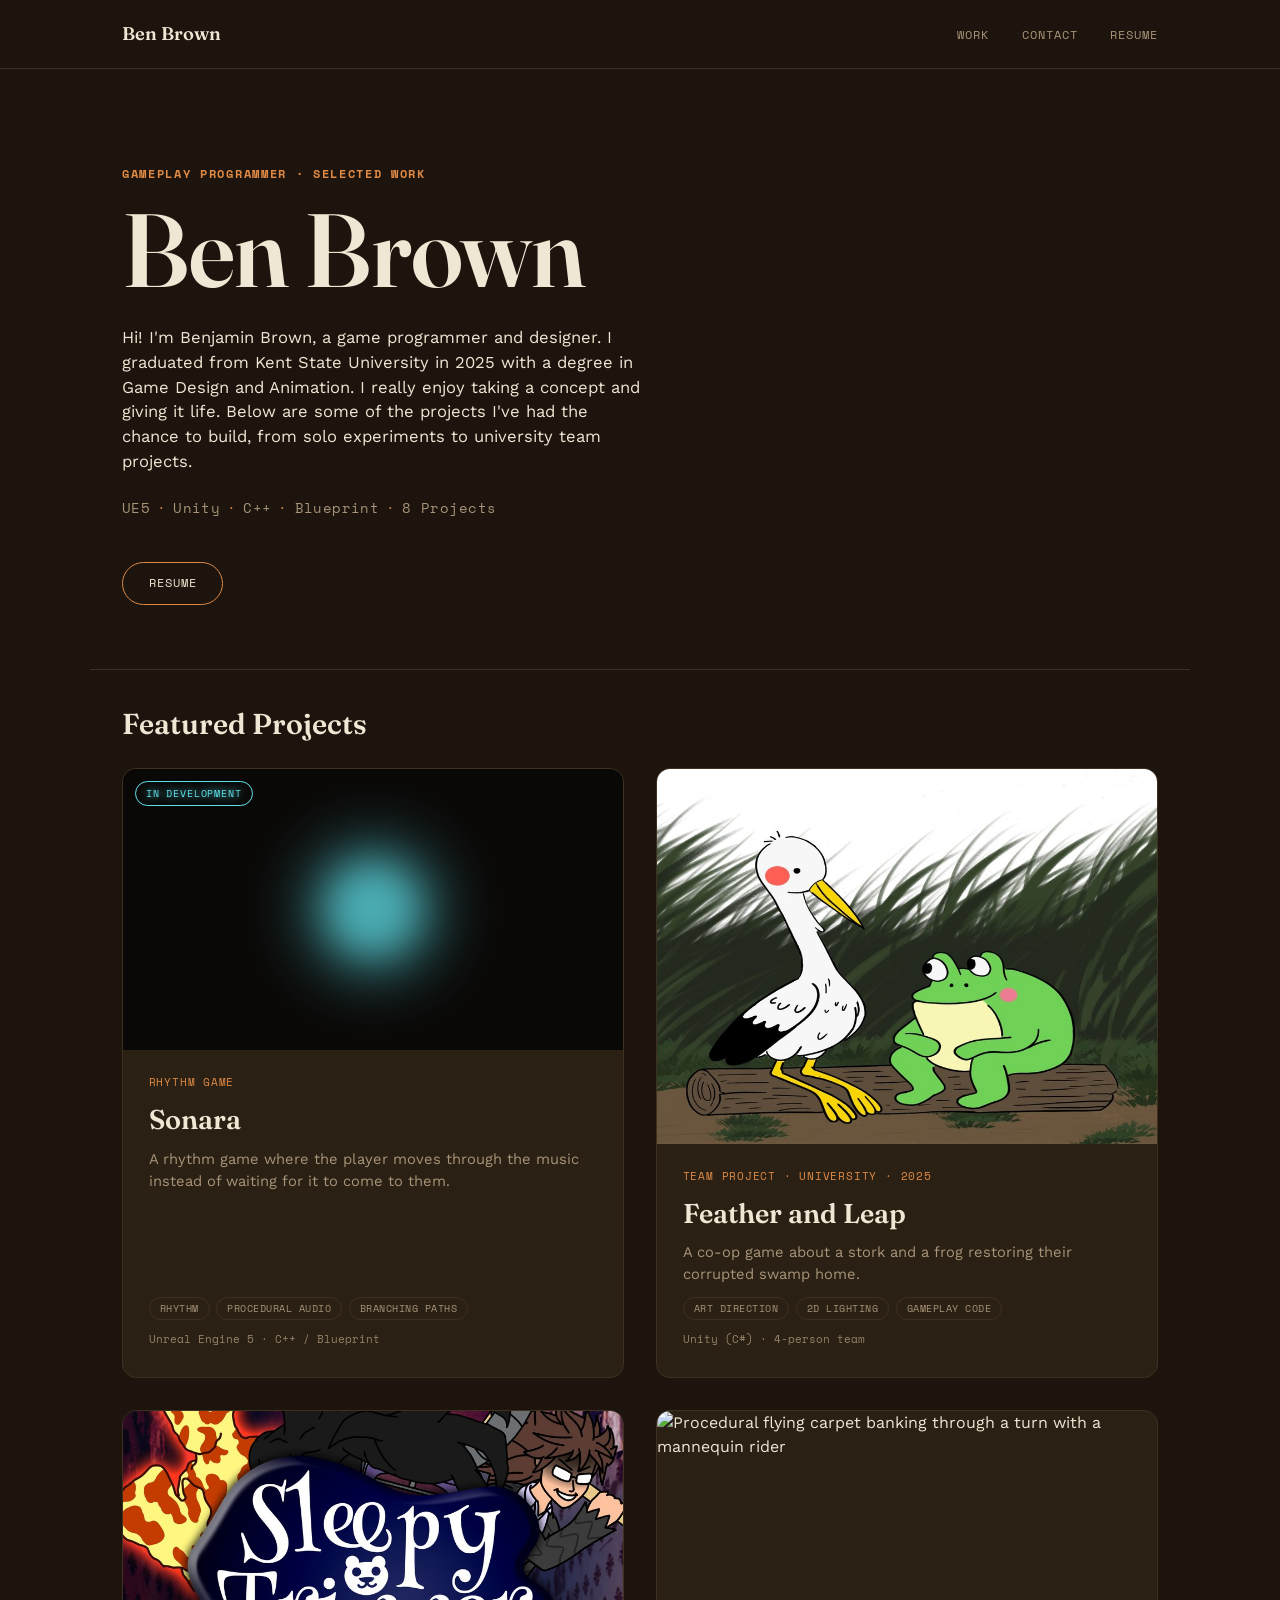
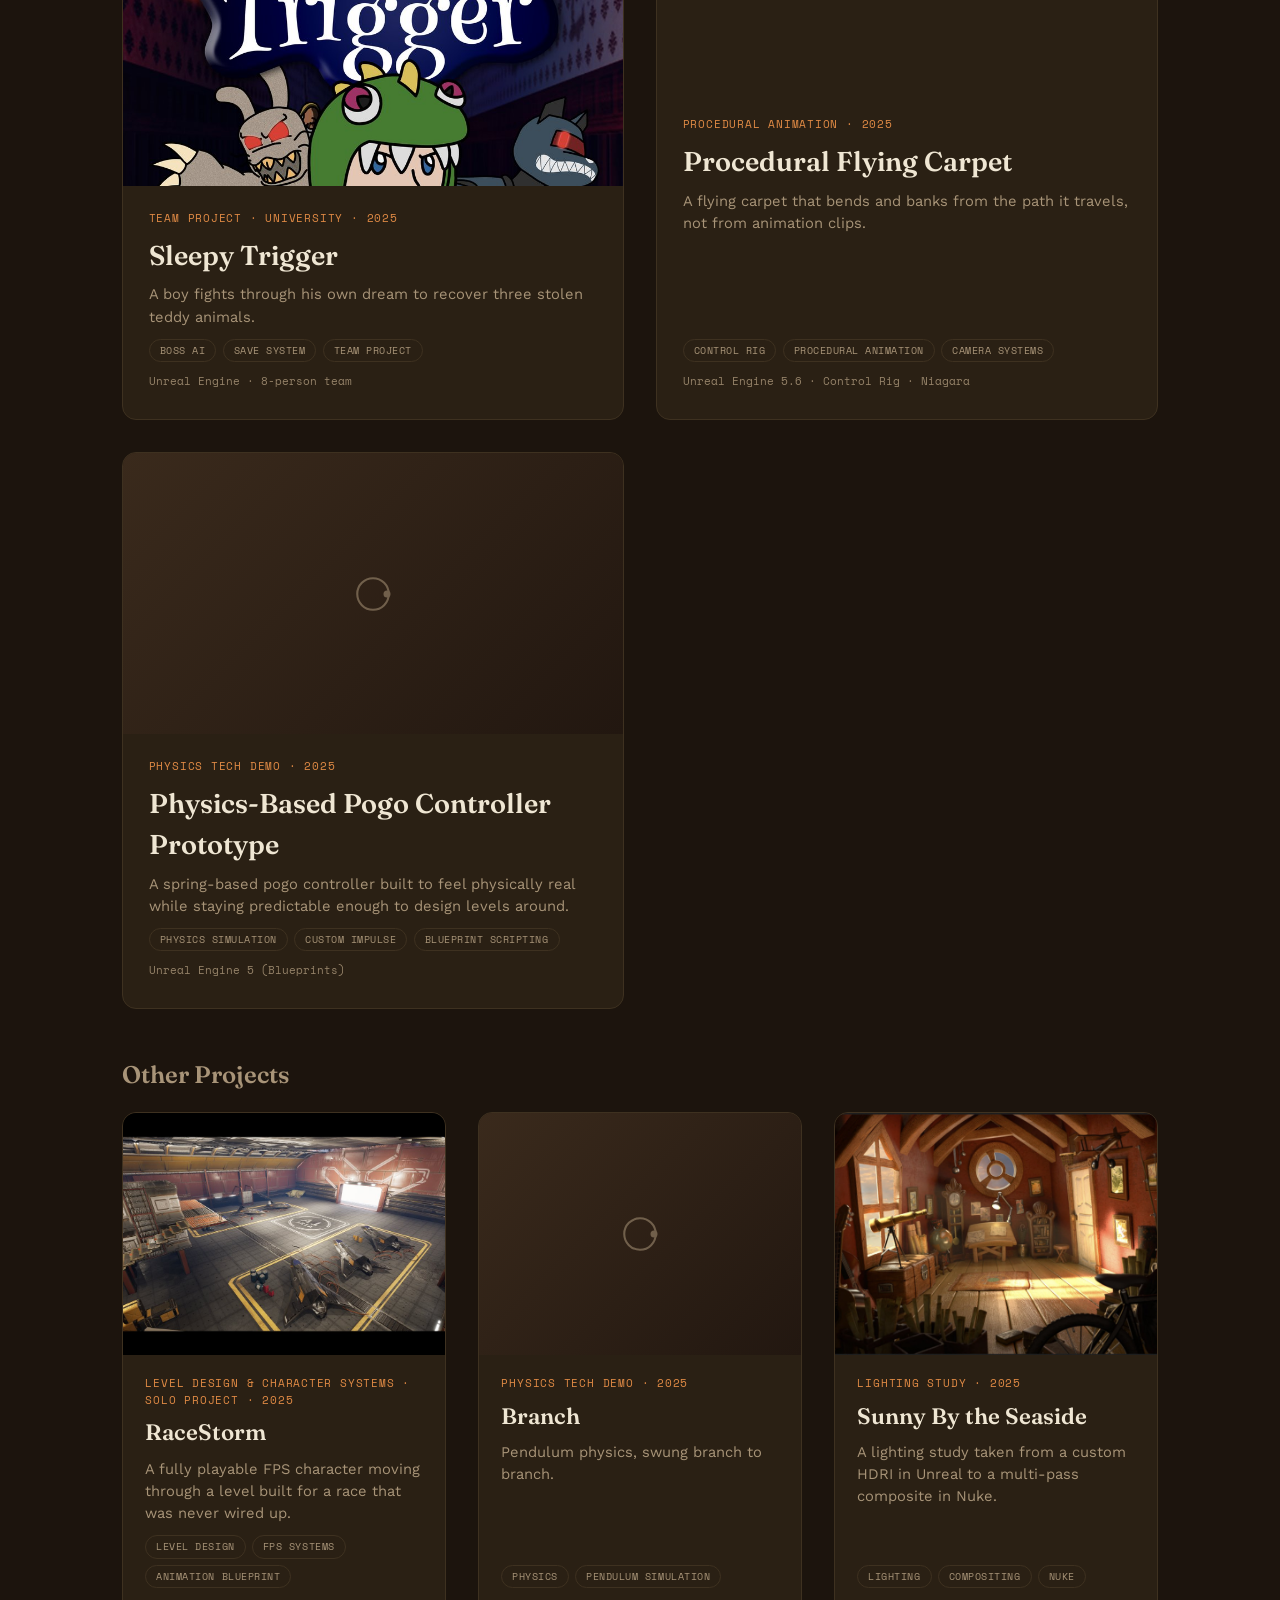
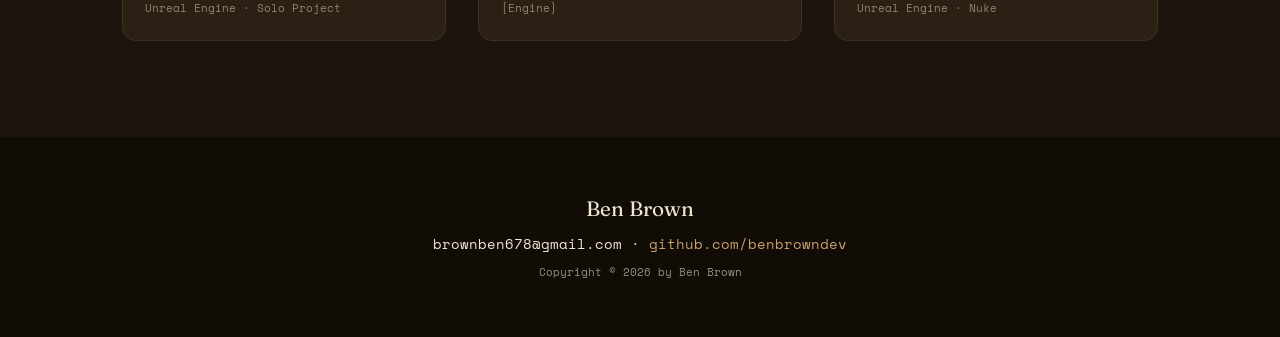
==== commit 0c951c94: "Add files via upload" ====
--- a/index.html
+++ b/index.html
@@ -72,7 +72,7 @@
     <p class="eyebrow">Gameplay Programmer · Selected Work</p>
     <h1>Ben Brown</h1>
     <p class="bio">Hi! I'm Benjamin Brown, a game programmer and designer. I graduated from Kent State University in 2025 with a degree in Game Design and Animation. I really enjoy taking a concept and giving it life. Below are some of the projects I've had the chance to build, from solo experiments to university team projects.</p>
-    <p class="stat-line">UE5<span>·</span>Unity<span>·</span>C++<span>·</span>Blueprint<span>·</span>9 Projects</p>
+    <p class="stat-line">UE5<span>·</span>Unity<span>·</span>C++<span>·</span>Blueprint<span>·</span>8 Projects</p>
     <a class="resume-btn" href="resume.html">Resume</a>
   </section>
 
@@ -91,7 +91,7 @@
         <div class="tile-body">
           <p class="tile-meta">Rhythm Game</p>
           <h3 class="tile-title">Sonara</h3>
-          <p class="tile-desc">Sonara is a rhythm game where the player guides a bouncing ball along branching paths by steering left and right to land on circles synchronized to the music. Forward movement is automatic, allowing the player to focus on timing, steering, and choosing routes through the environment.</p>
+          <p class="tile-desc">A rhythm game where the player moves through the music instead of waiting for it to come to them.</p>
           <ul class="tags">
             <li>Rhythm</li><li>Procedural Audio</li><li>Branching Paths</li>
           </ul>
@@ -106,7 +106,7 @@
         <div class="tile-body">
           <p class="tile-meta">Team Project · University · 2025</p>
           <h3 class="tile-title">Feather and Leap</h3>
-          <p class="tile-desc">A co-op game where you play as two best friends, a stork named Feather and a frog named Leap. Toxins have spread through your homeland, and it's up to you to find the Seed of Purification to restore it.</p>
+          <p class="tile-desc">A co-op game about a stork and a frog restoring their corrupted swamp home.</p>
           <ul class="tags">
             <li>Art Direction</li><li>2D Lighting</li><li>Gameplay Code</li>
           </ul>
@@ -121,7 +121,7 @@
         <div class="tile-body">
           <p class="tile-meta">Team Project · University · 2025</p>
           <h3 class="tile-title">Sleepy Trigger</h3>
-          <p class="tile-desc">Sleepy Trigger is a third-person action game where a boy falls asleep holding three of his teddy animals and wakes up inside his own dream. Three bosses have stolen the teddies, and the player must fight through the dream world to recover them.</p>
+          <p class="tile-desc">A boy fights through his own dream to recover three stolen teddy animals.</p>
           <ul class="tags">
             <li>Boss AI</li><li>Save System</li><li>Team Project</li>
           </ul>
@@ -130,13 +130,13 @@
       </a>
 
       <a class="tile tile-featured" href="magiccarpet.html">
-        <div class="tile-media media-rig">
-          <svg class="tile-icon"><use href="#icon-rig"/></svg>
+        <div class="tile-media">
+          <img src="magiccarpet-thumb.jpg" alt="Procedural flying carpet banking through a turn with a mannequin rider" loading="lazy">
         </div>
         <div class="tile-body">
           <p class="tile-meta">Procedural Animation · 2025</p>
           <h3 class="tile-title">Procedural Flying Carpet</h3>
-          <p class="tile-desc">I wanted to build a flying carpet that didn't rely on traditional animations. Instead of playing animation clips, the carpet would bend and bank based entirely on the way the player flew through the world. What started as a procedural animation experiment eventually became an exercise in system design.</p>
+          <p class="tile-desc">A flying carpet that bends and banks from the path it travels, not from animation clips.</p>
           <ul class="tags">
             <li>Control Rig</li><li>Procedural Animation</li><li>Camera Systems</li>
           </ul>
@@ -144,14 +144,14 @@
         </div>
       </a>
 
-      <a class="tile tile-featured tile-wide" href="pogostick.html">
+      <a class="tile tile-featured" href="pogostick.html">
         <div class="tile-media media-physics">
           <svg class="tile-icon"><use href="#icon-physics"/></svg>
         </div>
         <div class="tile-body">
           <p class="tile-meta">Physics Tech Demo · 2025</p>
           <h3 class="tile-title">Physics-Based Pogo Controller Prototype</h3>
-          <p class="tile-desc">A gameplay physics prototype focused on building a physics-driven pogo controller. Rather than creating a complete game, the goal was to explore how a spring-based movement system could feel both physically believable and responsive enough for gameplay.</p>
+          <p class="tile-desc">A spring-based pogo controller built to feel physically real while staying predictable enough to design levels around.</p>
           <ul class="tags">
             <li>Physics Simulation</li><li>Custom Impulse</li><li>Blueprint Scripting</li>
           </ul>
@@ -171,7 +171,7 @@
         <div class="tile-body">
           <p class="tile-meta">Level Design &amp; Character Systems · Solo Project · 2025</p>
           <h3 class="tile-title">RaceStorm</h3>
-          <p class="tile-desc">An environment and character control piece built around a concept for a multiplayer FPS. Two teams race to a finish line, activating checkpoints along the way that double as forward spawn points. What exists is the level, laid out to reflect that race structure, along with a fully playable single player FPS character to move through it.</p>
+          <p class="tile-desc">A fully playable FPS character moving through a level built for a race that was never wired up.</p>
           <ul class="tags">
             <li>Level Design</li><li>FPS Systems</li><li>Animation Blueprint</li>
           </ul>
@@ -186,7 +186,7 @@
         <div class="tile-body">
           <p class="tile-meta">Physics Tech Demo · 2025</p>
           <h3 class="tile-title">Branch</h3>
-          <p class="tile-desc">A monkey swings branch to branch using pendulum physics instead of scripted animation. Same scope as PogoStick: one physical system, isolated and tuned until the swing reads as solid.</p>
+          <p class="tile-desc">Pendulum physics, swung branch to branch.</p>
           <ul class="tags">
             <li>Physics</li><li>Pendulum Simulation</li>
           </ul>
@@ -201,7 +201,7 @@
         <div class="tile-body">
           <p class="tile-meta">Lighting Study · 2025</p>
           <h3 class="tile-title">Sunny By the Seaside</h3>
-          <p class="tile-desc">A lighting study taken from a custom HDRI in Unreal to a multi-pass composite in Nuke. The render was lit and rendered in Unreal Engine, then taken into Nuke where the final balance of light, atmosphere, and focus was tuned.</p>
+          <p class="tile-desc">A lighting study taken from a custom HDRI in Unreal to a multi-pass composite in Nuke.</p>
           <ul class="tags">
             <li>Lighting</li><li>Compositing</li><li>Nuke</li>
           </ul>
--- a/styles.css
+++ b/styles.css
@@ -207,29 +207,13 @@
   .tile-featured .tile-title{ font-size:1.7rem; }
   .tile-featured .tile-body{ padding:1.5rem 1.6rem 1.8rem; }
 
-  /* wide tile — spans both featured columns, horizontal layout */
-  .tile-wide{
-    grid-column:1 / -1;
-    display:grid;
-    grid-template-columns:1fr 1fr;
-  }
-  .tile-wide .tile-media{
-    aspect-ratio:unset;
-    min-height:220px;
-  }
-  .tile-wide .tile-title{ font-size:1.7rem; }
-  .tile-wide .tile-body{ padding:1.5rem 1.6rem 1.8rem; }
-
   @media (max-width:980px){
     .grid{ grid-template-columns:repeat(2,1fr); }
     .grid-featured{ grid-template-columns:repeat(2,1fr); }
-    .tile-wide{ grid-template-columns:1fr; }
-    .tile-wide .tile-media{ min-height:unset; aspect-ratio:16/9; }
   }
   @media (max-width:620px){
     .grid{ grid-template-columns:1fr; }
     .grid-featured{ grid-template-columns:1fr; }
-    .tile-wide{ grid-column:unset; }
     .hero{ padding:4rem 1.25rem 2.5rem; }
     section.work{ padding:1rem 1.25rem 4rem; }
     .nav-inner{ padding:1rem 1.25rem; }
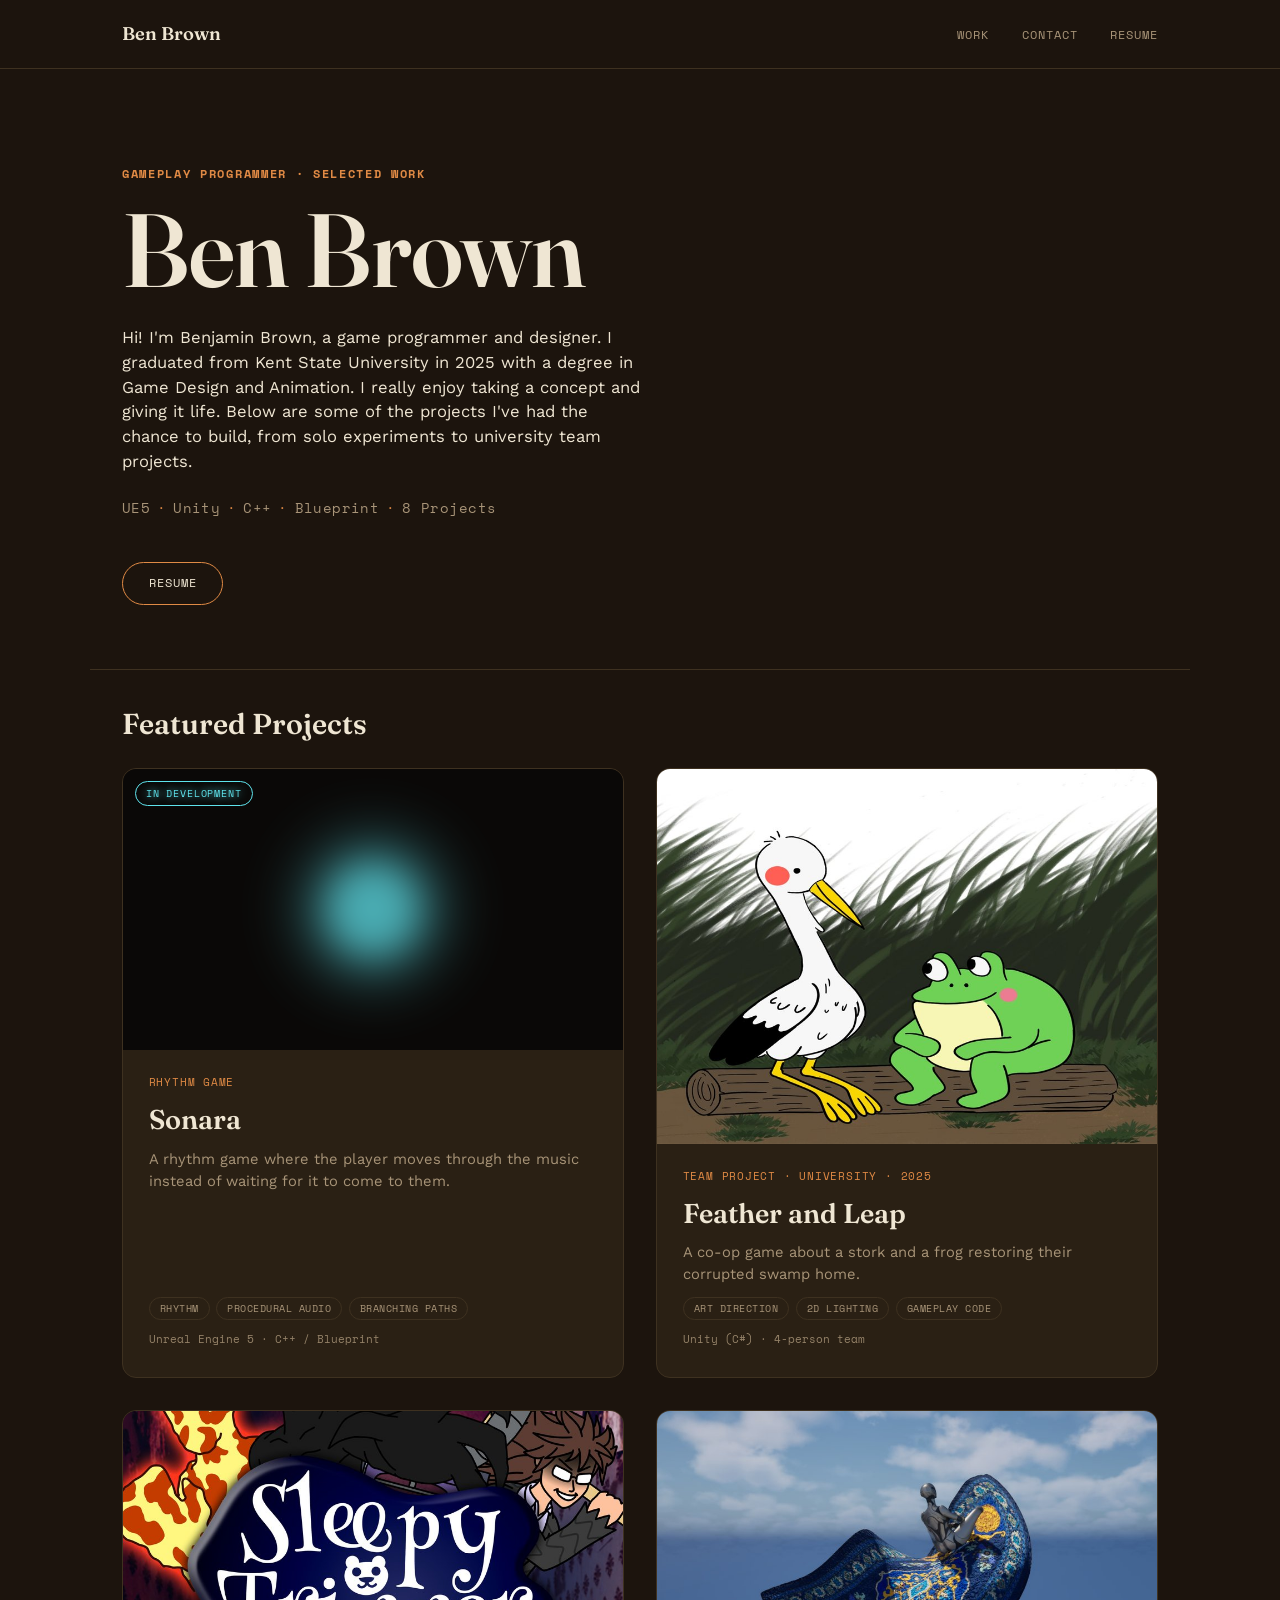
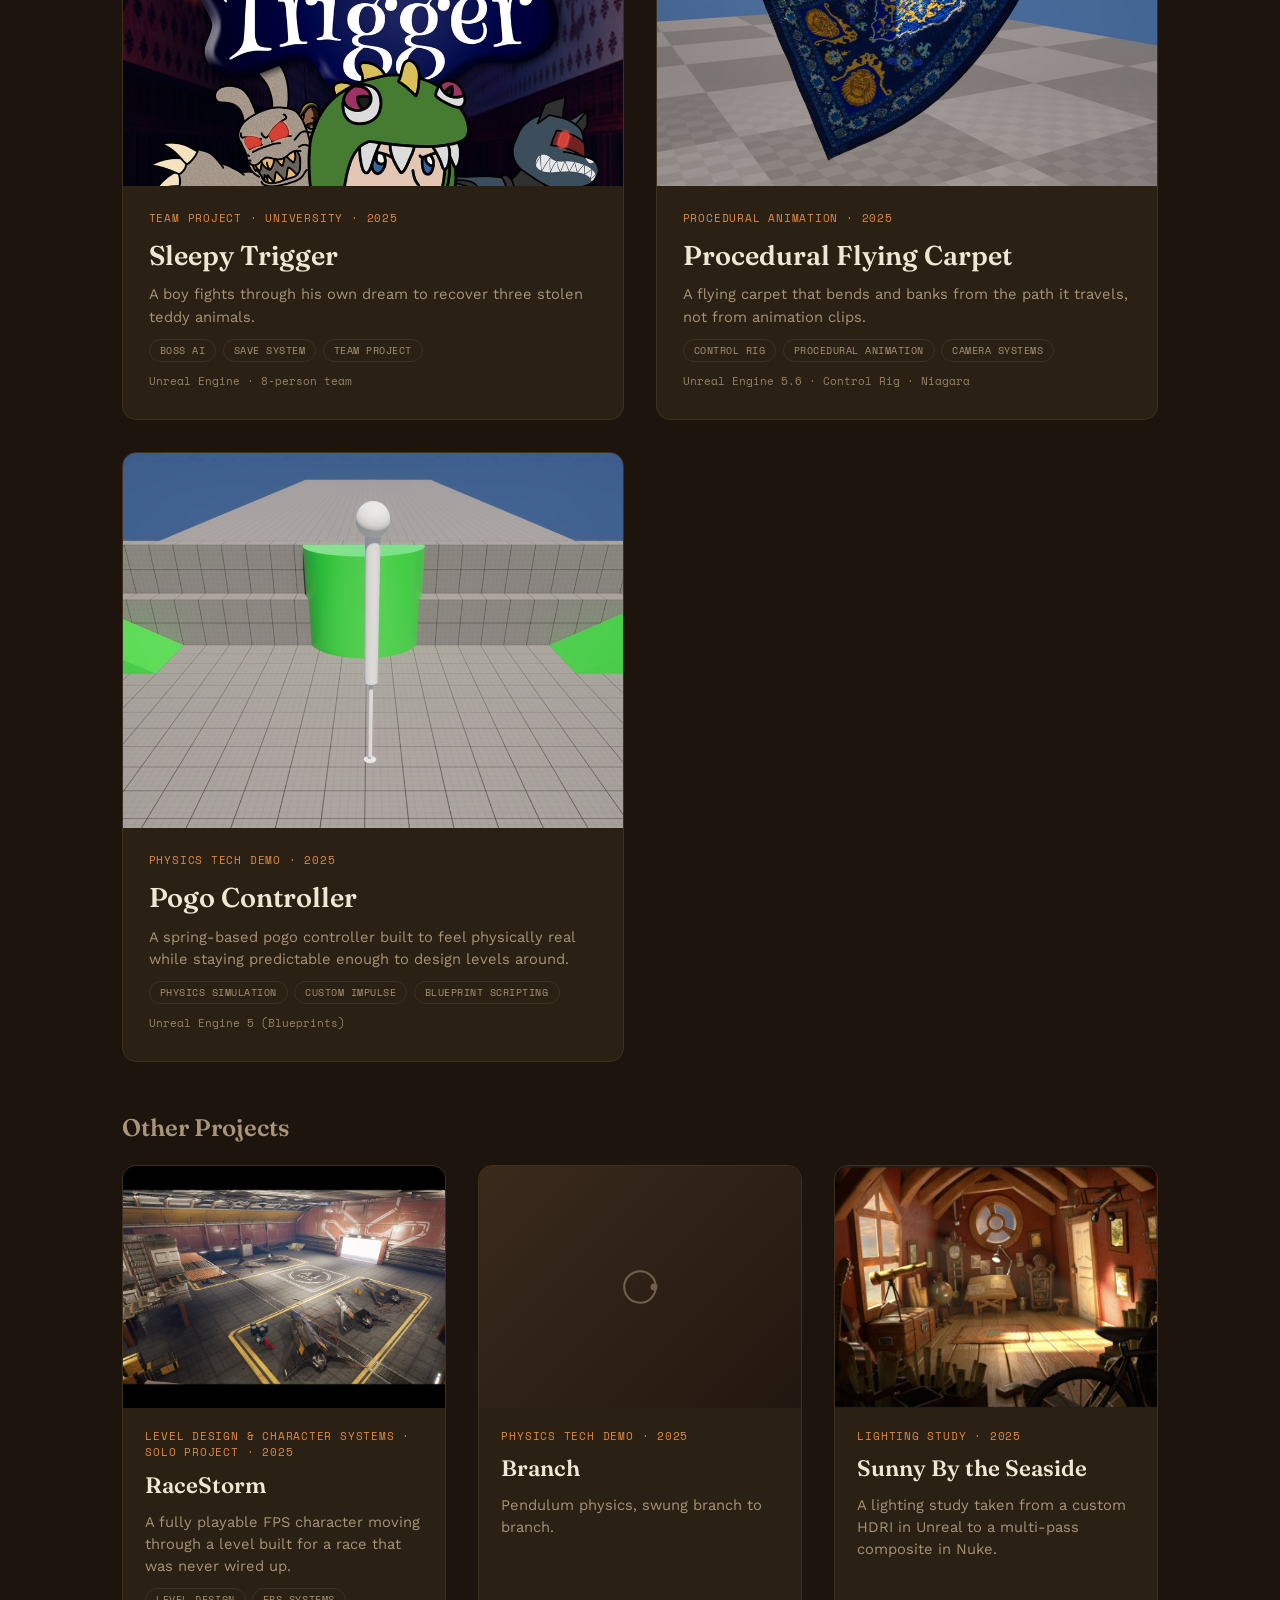
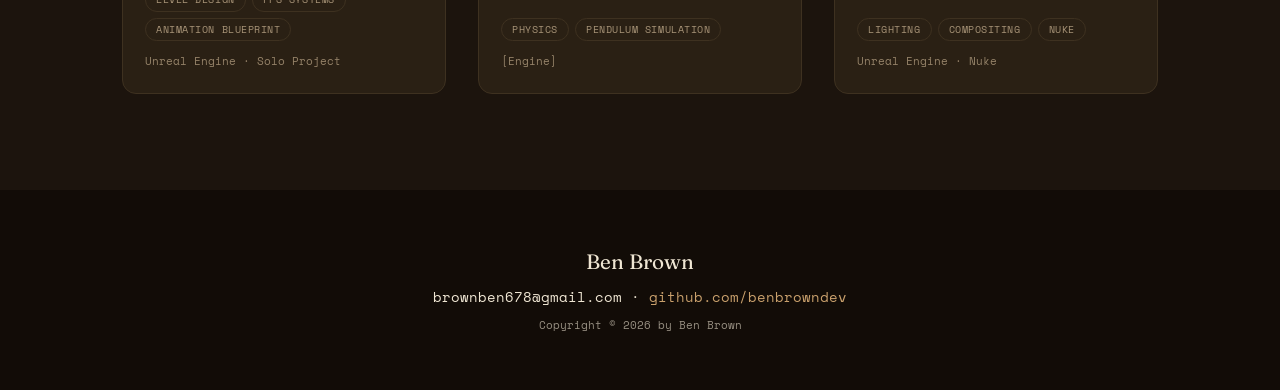
==== commit 6e1e6ecd: "Add files via upload" ====
--- a/index.html
+++ b/index.html
@@ -145,12 +145,12 @@
       </a>
 
       <a class="tile tile-featured" href="pogostick.html">
-        <div class="tile-media media-physics">
-          <svg class="tile-icon"><use href="#icon-physics"/></svg>
+        <div class="tile-media">
+          <img src="pogostick-thumb.jpg" alt="Pogo Controller greybox prototype with the pogo stick and player visible" loading="lazy">
         </div>
         <div class="tile-body">
           <p class="tile-meta">Physics Tech Demo · 2025</p>
-          <h3 class="tile-title">Physics-Based Pogo Controller Prototype</h3>
+          <h3 class="tile-title">Pogo Controller</h3>
           <p class="tile-desc">A spring-based pogo controller built to feel physically real while staying predictable enough to design levels around.</p>
           <ul class="tags">
             <li>Physics Simulation</li><li>Custom Impulse</li><li>Blueprint Scripting</li>
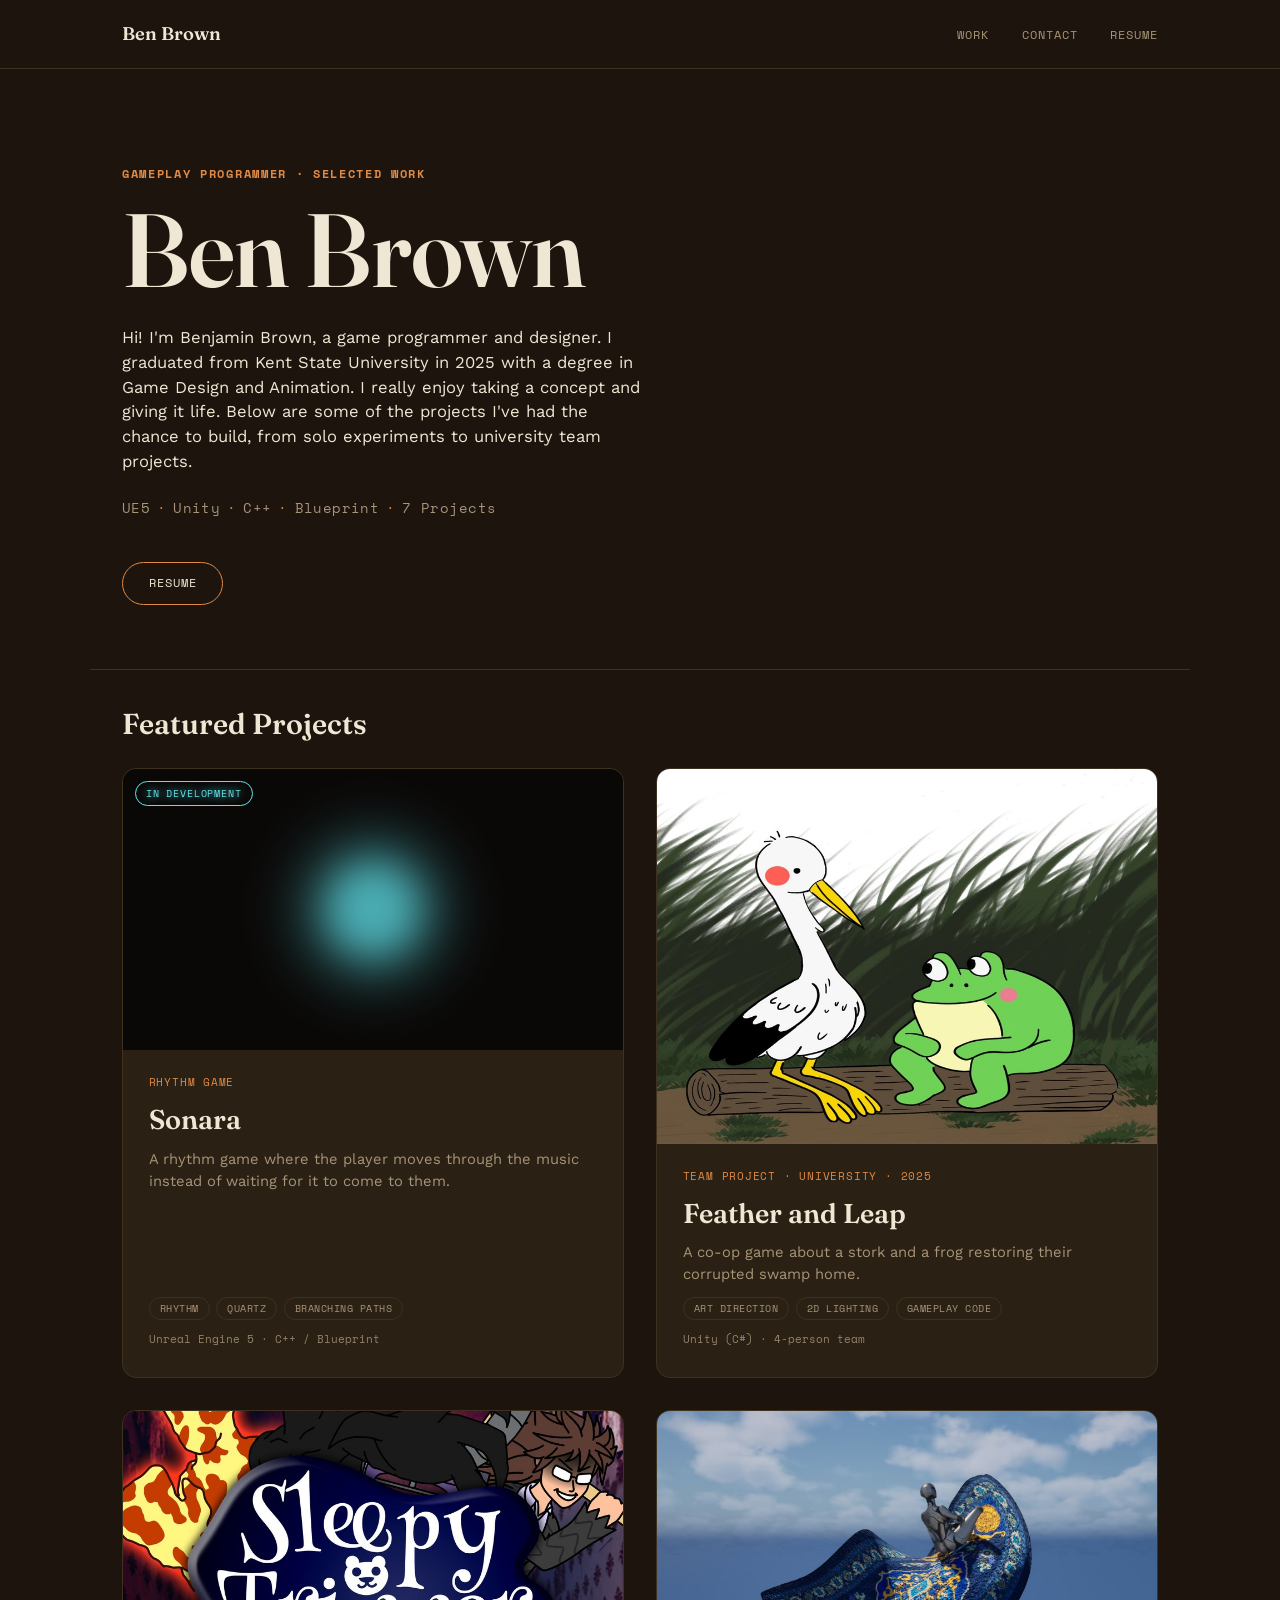
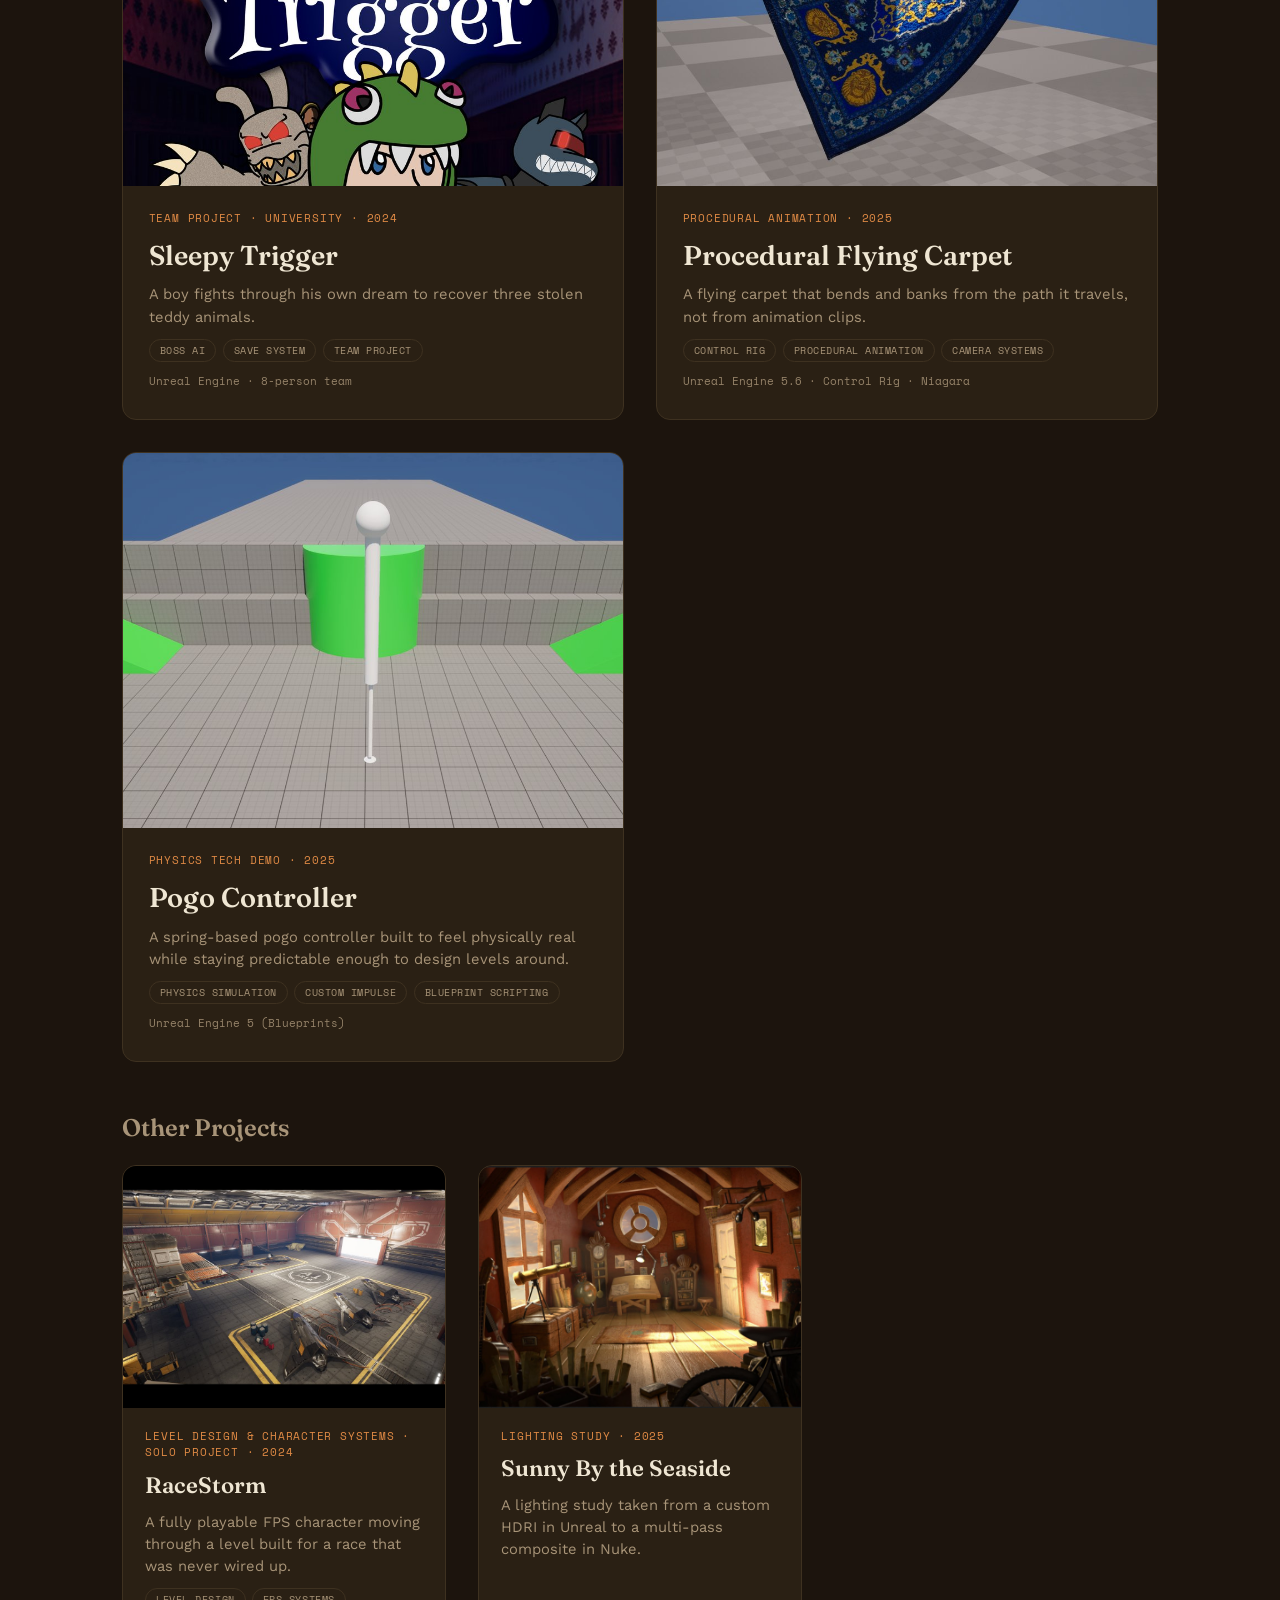
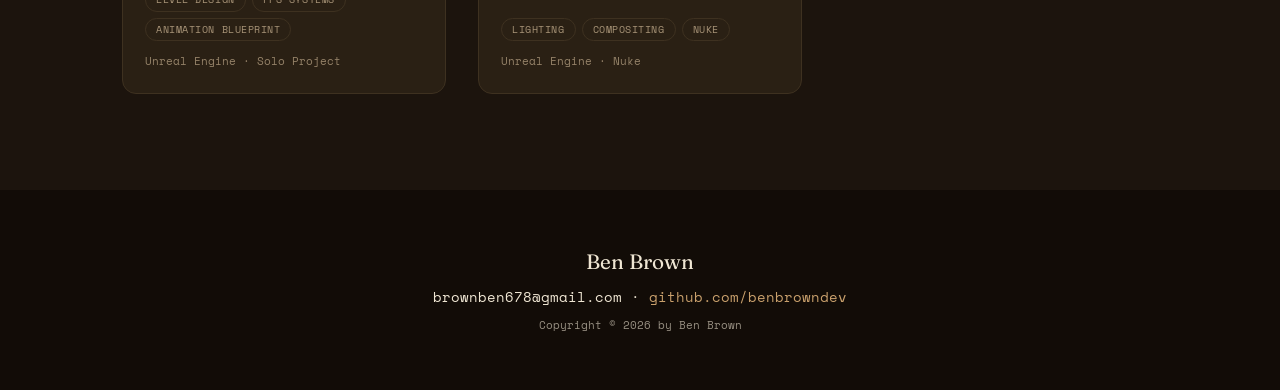
==== commit 3db6760b: "Add files via upload" ====
--- a/index.html
+++ b/index.html
@@ -72,7 +72,7 @@
     <p class="eyebrow">Gameplay Programmer · Selected Work</p>
     <h1>Ben Brown</h1>
     <p class="bio">Hi! I'm Benjamin Brown, a game programmer and designer. I graduated from Kent State University in 2025 with a degree in Game Design and Animation. I really enjoy taking a concept and giving it life. Below are some of the projects I've had the chance to build, from solo experiments to university team projects.</p>
-    <p class="stat-line">UE5<span>·</span>Unity<span>·</span>C++<span>·</span>Blueprint<span>·</span>8 Projects</p>
+    <p class="stat-line">UE5<span>·</span>Unity<span>·</span>C++<span>·</span>Blueprint<span>·</span>7 Projects</p>
     <a class="resume-btn" href="resume.html">Resume</a>
   </section>
 
@@ -93,7 +93,7 @@
           <h3 class="tile-title">Sonara</h3>
           <p class="tile-desc">A rhythm game where the player moves through the music instead of waiting for it to come to them.</p>
           <ul class="tags">
-            <li>Rhythm</li><li>Procedural Audio</li><li>Branching Paths</li>
+            <li>Rhythm</li><li>Quartz</li><li>Branching Paths</li>
           </ul>
           <p class="tile-engine">Unreal Engine 5 · C++ / Blueprint</p>
         </div>
@@ -119,7 +119,7 @@
           <img src="sleepytrigger-thumb.jpg" alt="Sleepy Trigger poster, illustrated boy in a dinosaur hoodie holding a teddy bear, surrounded by dream creatures" loading="lazy">
         </div>
         <div class="tile-body">
-          <p class="tile-meta">Team Project · University · 2025</p>
+          <p class="tile-meta">Team Project · University · 2024</p>
           <h3 class="tile-title">Sleepy Trigger</h3>
           <p class="tile-desc">A boy fights through his own dream to recover three stolen teddy animals.</p>
           <ul class="tags">
@@ -169,28 +169,13 @@
           <img src="racestorm-thumb.jpg" alt="RaceStorm airport hangar level with parked aircraft and yellow floor markings" loading="lazy">
         </div>
         <div class="tile-body">
-          <p class="tile-meta">Level Design &amp; Character Systems · Solo Project · 2025</p>
+          <p class="tile-meta">Level Design &amp; Character Systems · Solo Project · 2024</p>
           <h3 class="tile-title">RaceStorm</h3>
           <p class="tile-desc">A fully playable FPS character moving through a level built for a race that was never wired up.</p>
           <ul class="tags">
             <li>Level Design</li><li>FPS Systems</li><li>Animation Blueprint</li>
           </ul>
           <p class="tile-engine">Unreal Engine · Solo Project</p>
-        </div>
-      </a>
-
-      <a class="tile" href="branch.html">
-        <div class="tile-media media-physics">
-          <svg class="tile-icon"><use href="#icon-physics"/></svg>
-        </div>
-        <div class="tile-body">
-          <p class="tile-meta">Physics Tech Demo · 2025</p>
-          <h3 class="tile-title">Branch</h3>
-          <p class="tile-desc">Pendulum physics, swung branch to branch.</p>
-          <ul class="tags">
-            <li>Physics</li><li>Pendulum Simulation</li>
-          </ul>
-          <p class="tile-engine">[Engine]</p>
         </div>
       </a>
 
--- a/styles.css
+++ b/styles.css
@@ -515,8 +515,9 @@
   .subsection p{
     font-size:.97rem;
     color:var(--ink);
-    margin:0;
-  }
+    margin:0 0 1rem;
+  }
+  .subsection p:last-child{ margin-bottom:0; }
   .subsection ul{
     margin:.6rem 0 0;
     padding-left:1.2rem;
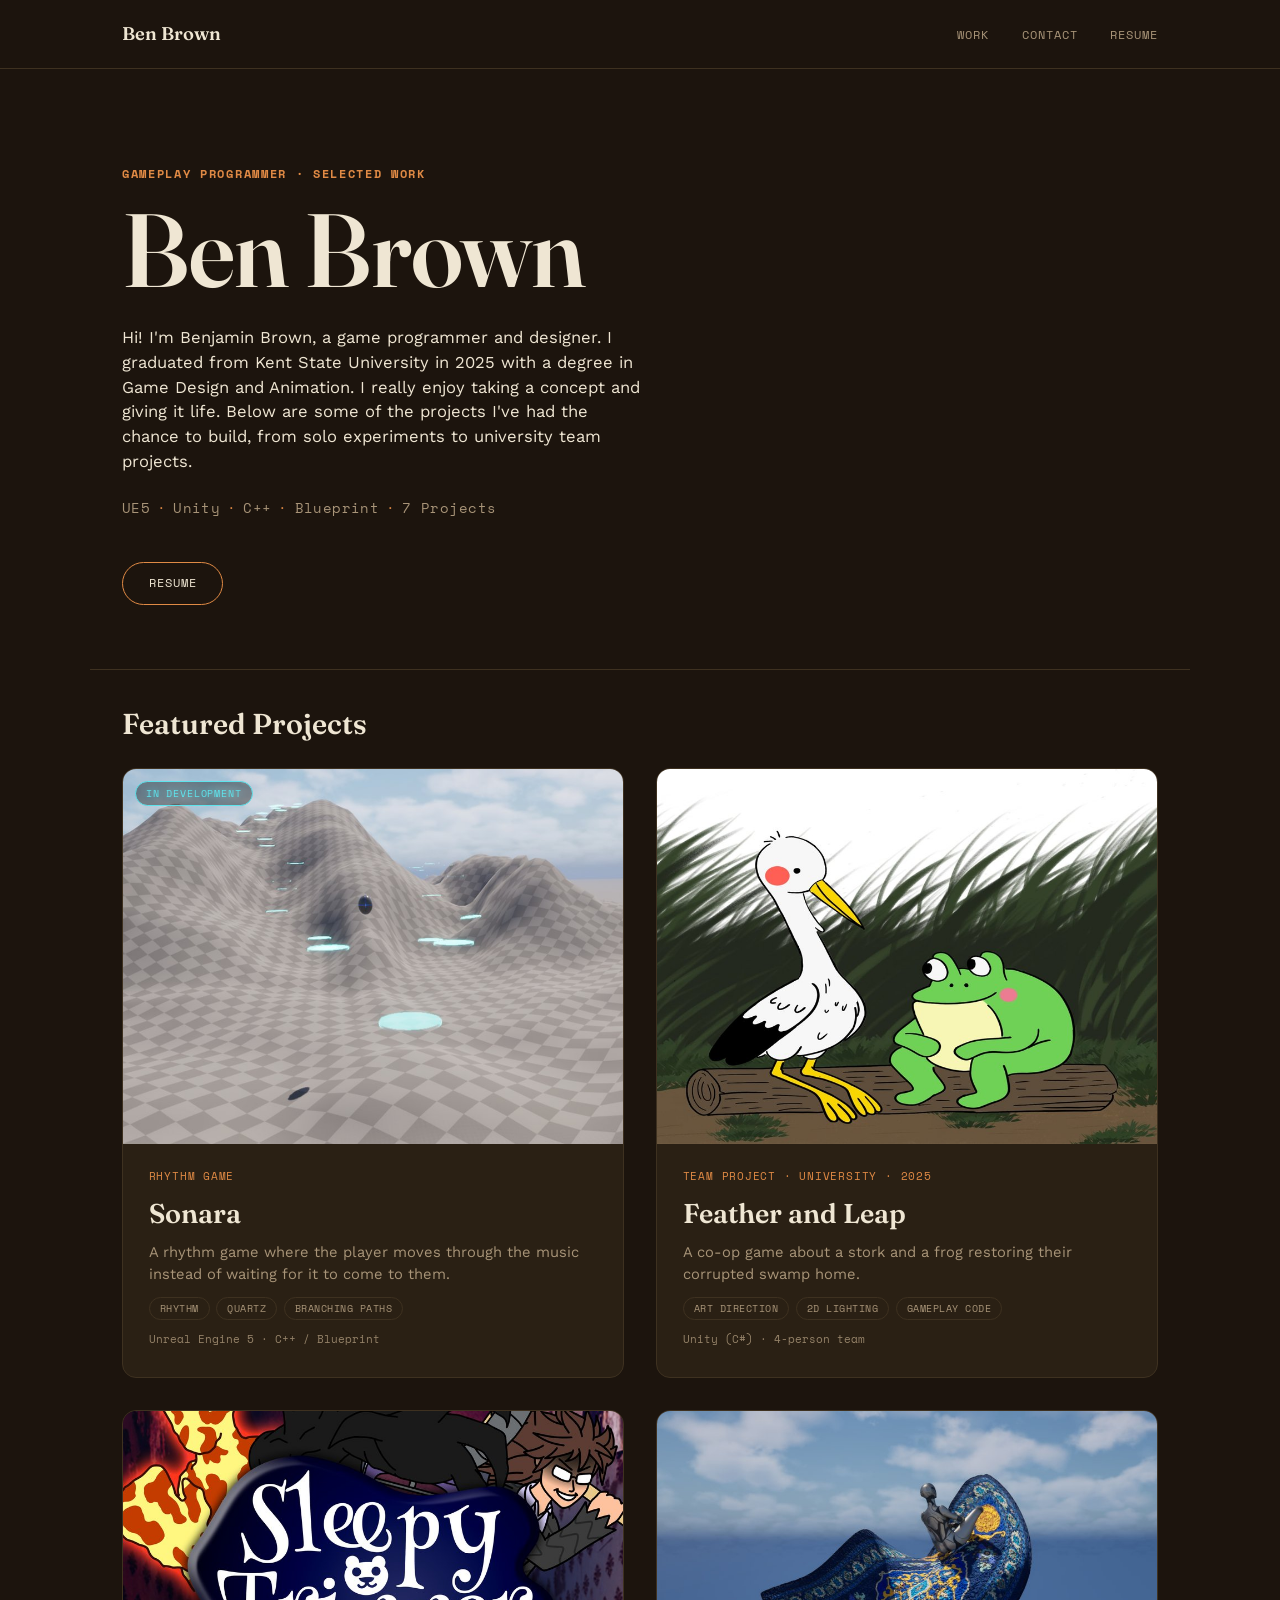
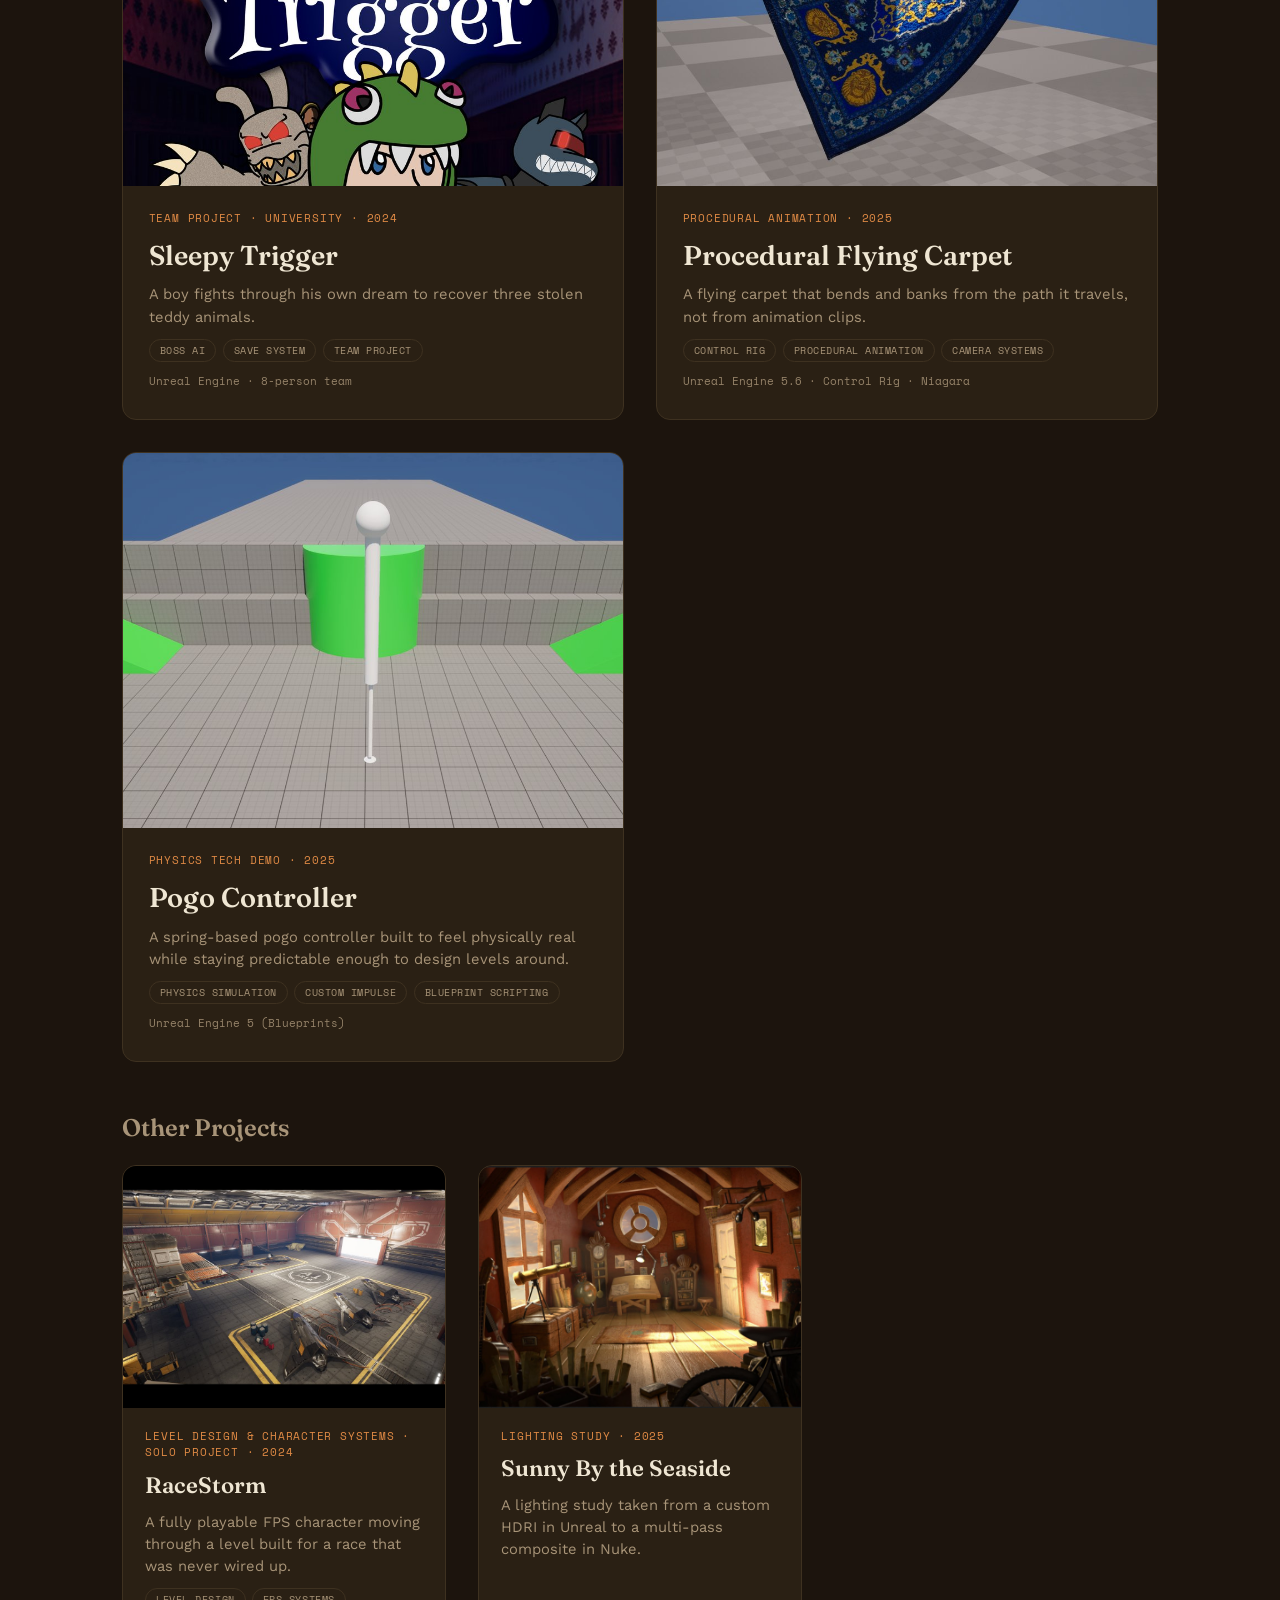
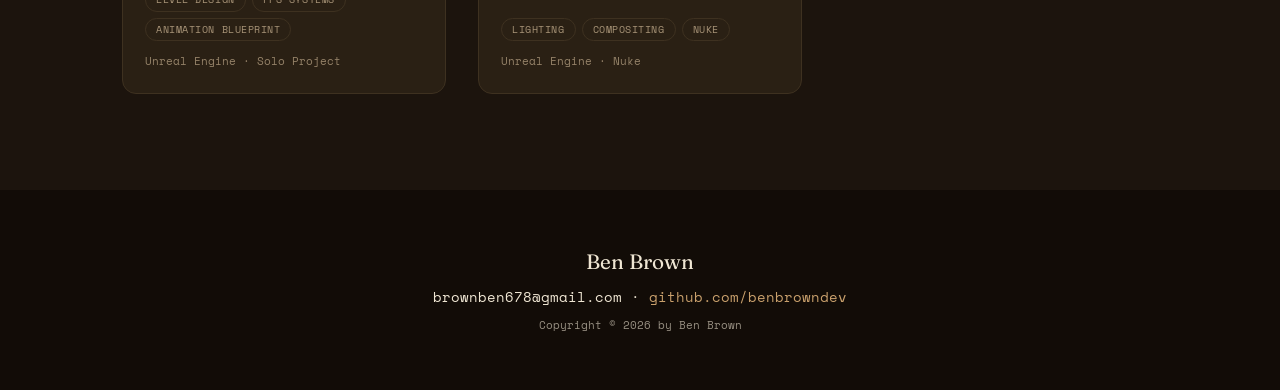
==== commit 9d3f7d46: "Add files via upload" ====
--- a/index.html
+++ b/index.html
@@ -84,9 +84,9 @@
     <div class="grid-featured">
 
       <a class="tile tile-featured" href="sonara.html">
-        <div class="tile-media media-sonara">
+        <div class="tile-media">
+          <img src="sonara-thumb.jpg" alt="Sonara greybox level showing the ball mid-air with cyan circles tracing the branching path up a mountain" loading="lazy">
           <span class="badge badge-glow">In Development</span>
-          <span class="glow-orb" aria-hidden="true"></span>
         </div>
         <div class="tile-body">
           <p class="tile-meta">Rhythm Game</p>
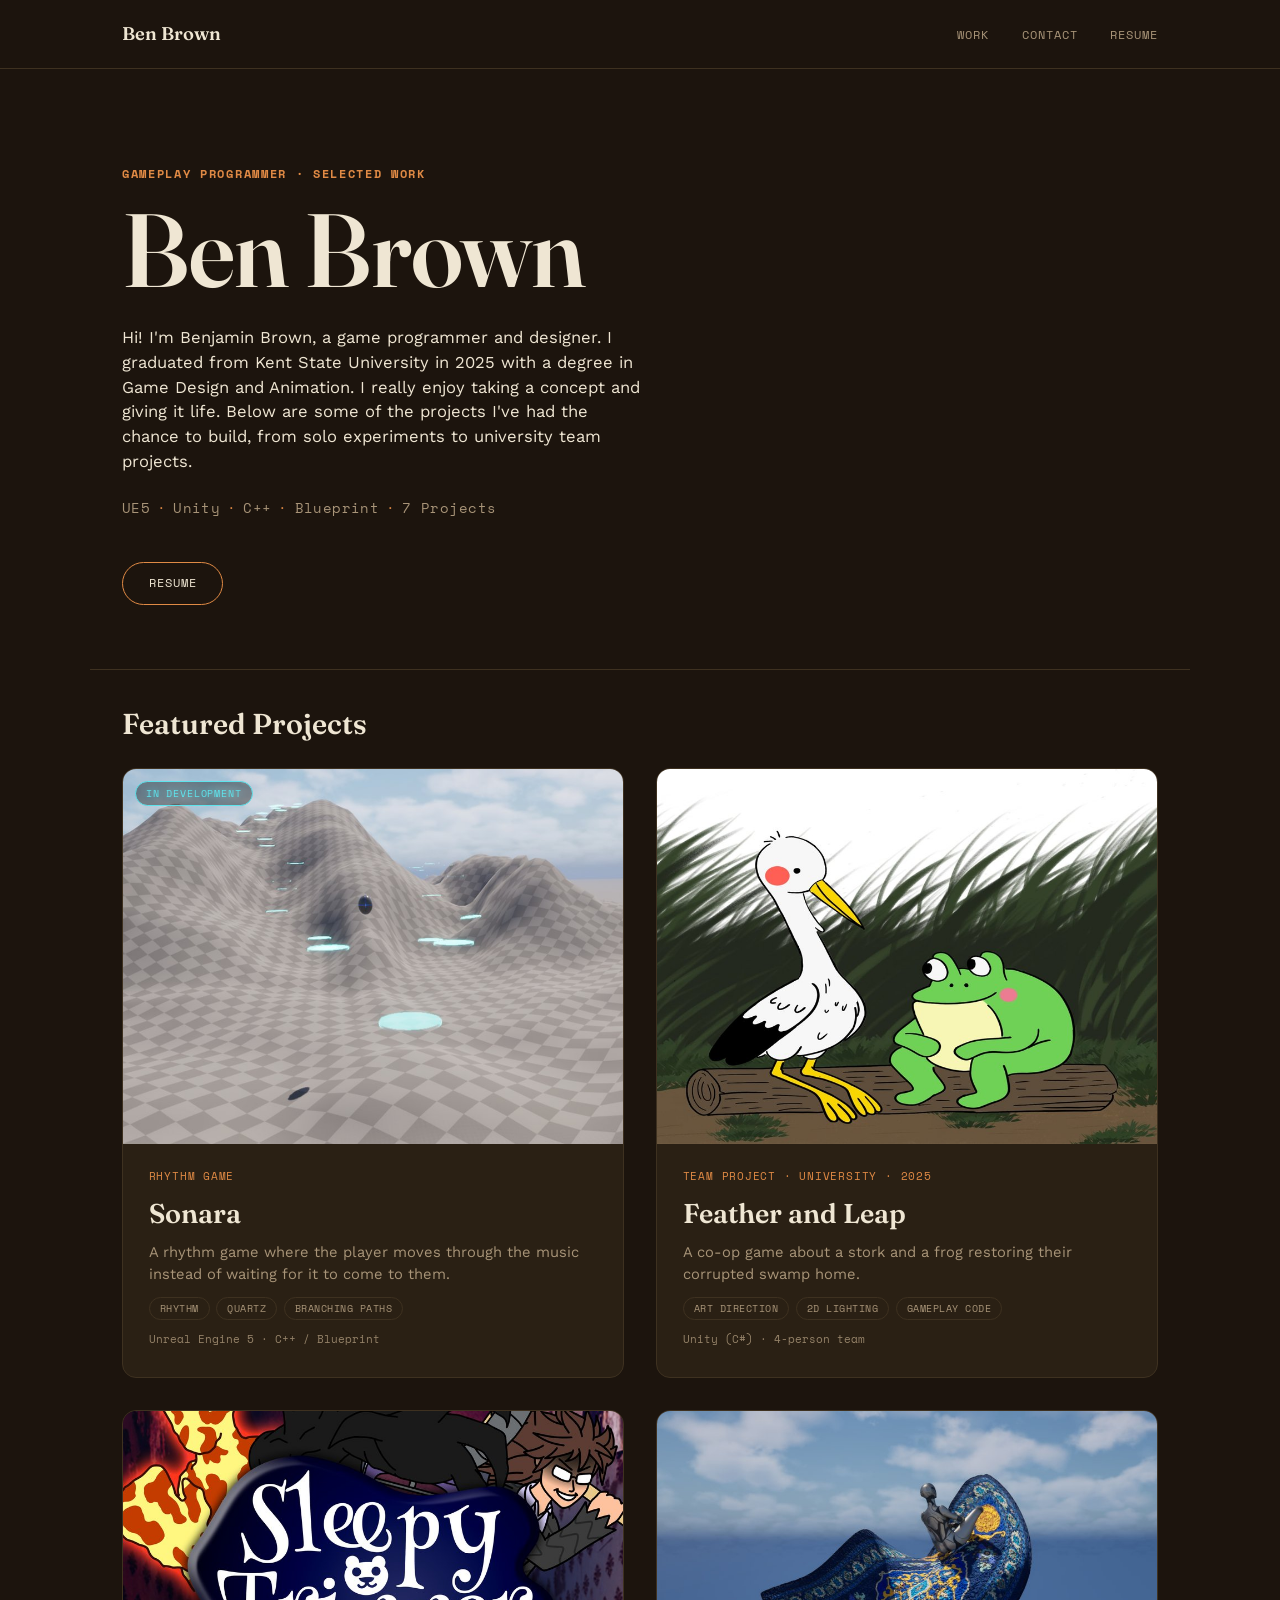
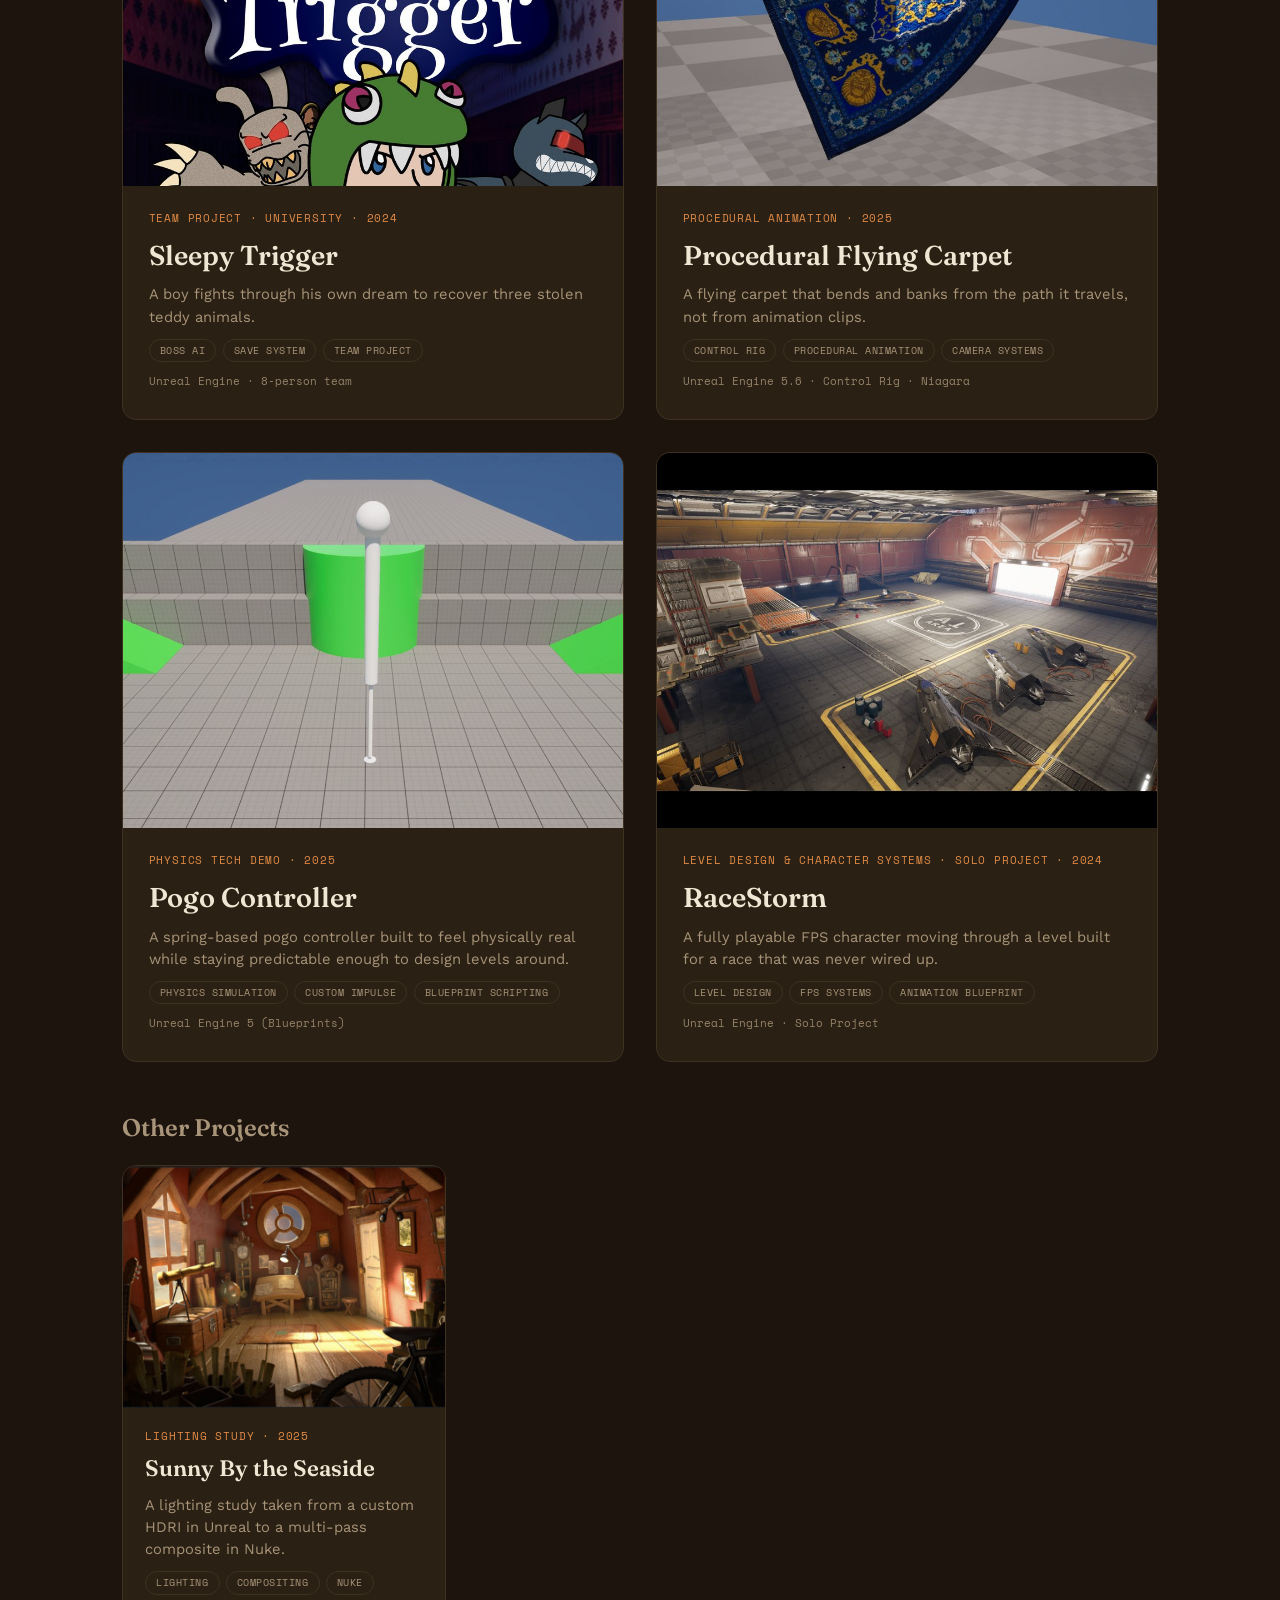
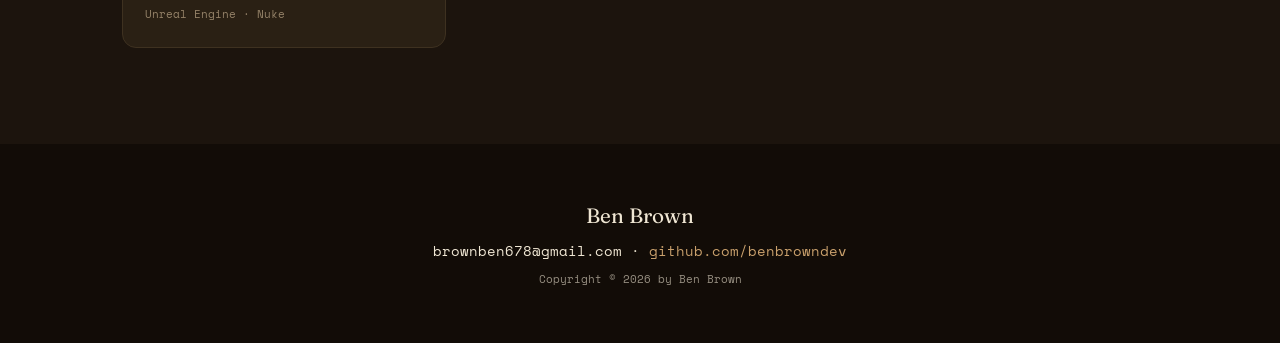
==== commit 33e9cb57: "Add files via upload" ====
--- a/index.html
+++ b/index.html
@@ -158,13 +158,7 @@
           <p class="tile-engine">Unreal Engine 5 (Blueprints)</p>
         </div>
       </a>
-
-    </div>
-
-    <h3 class="section-heading-other">Other Projects</h3>
-    <div class="grid">
-
-      <a class="tile" href="racestorm.html">
+      <a class="tile tile-featured" href="racestorm.html">
         <div class="tile-media">
           <img src="racestorm-thumb.jpg" alt="RaceStorm airport hangar level with parked aircraft and yellow floor markings" loading="lazy">
         </div>
@@ -178,6 +172,11 @@
           <p class="tile-engine">Unreal Engine · Solo Project</p>
         </div>
       </a>
+
+    </div>
+
+    <h3 class="section-heading-other">Other Projects</h3>
+    <div class="grid">
 
       <a class="tile" href="sunnybytheseaside.html">
         <div class="tile-media">
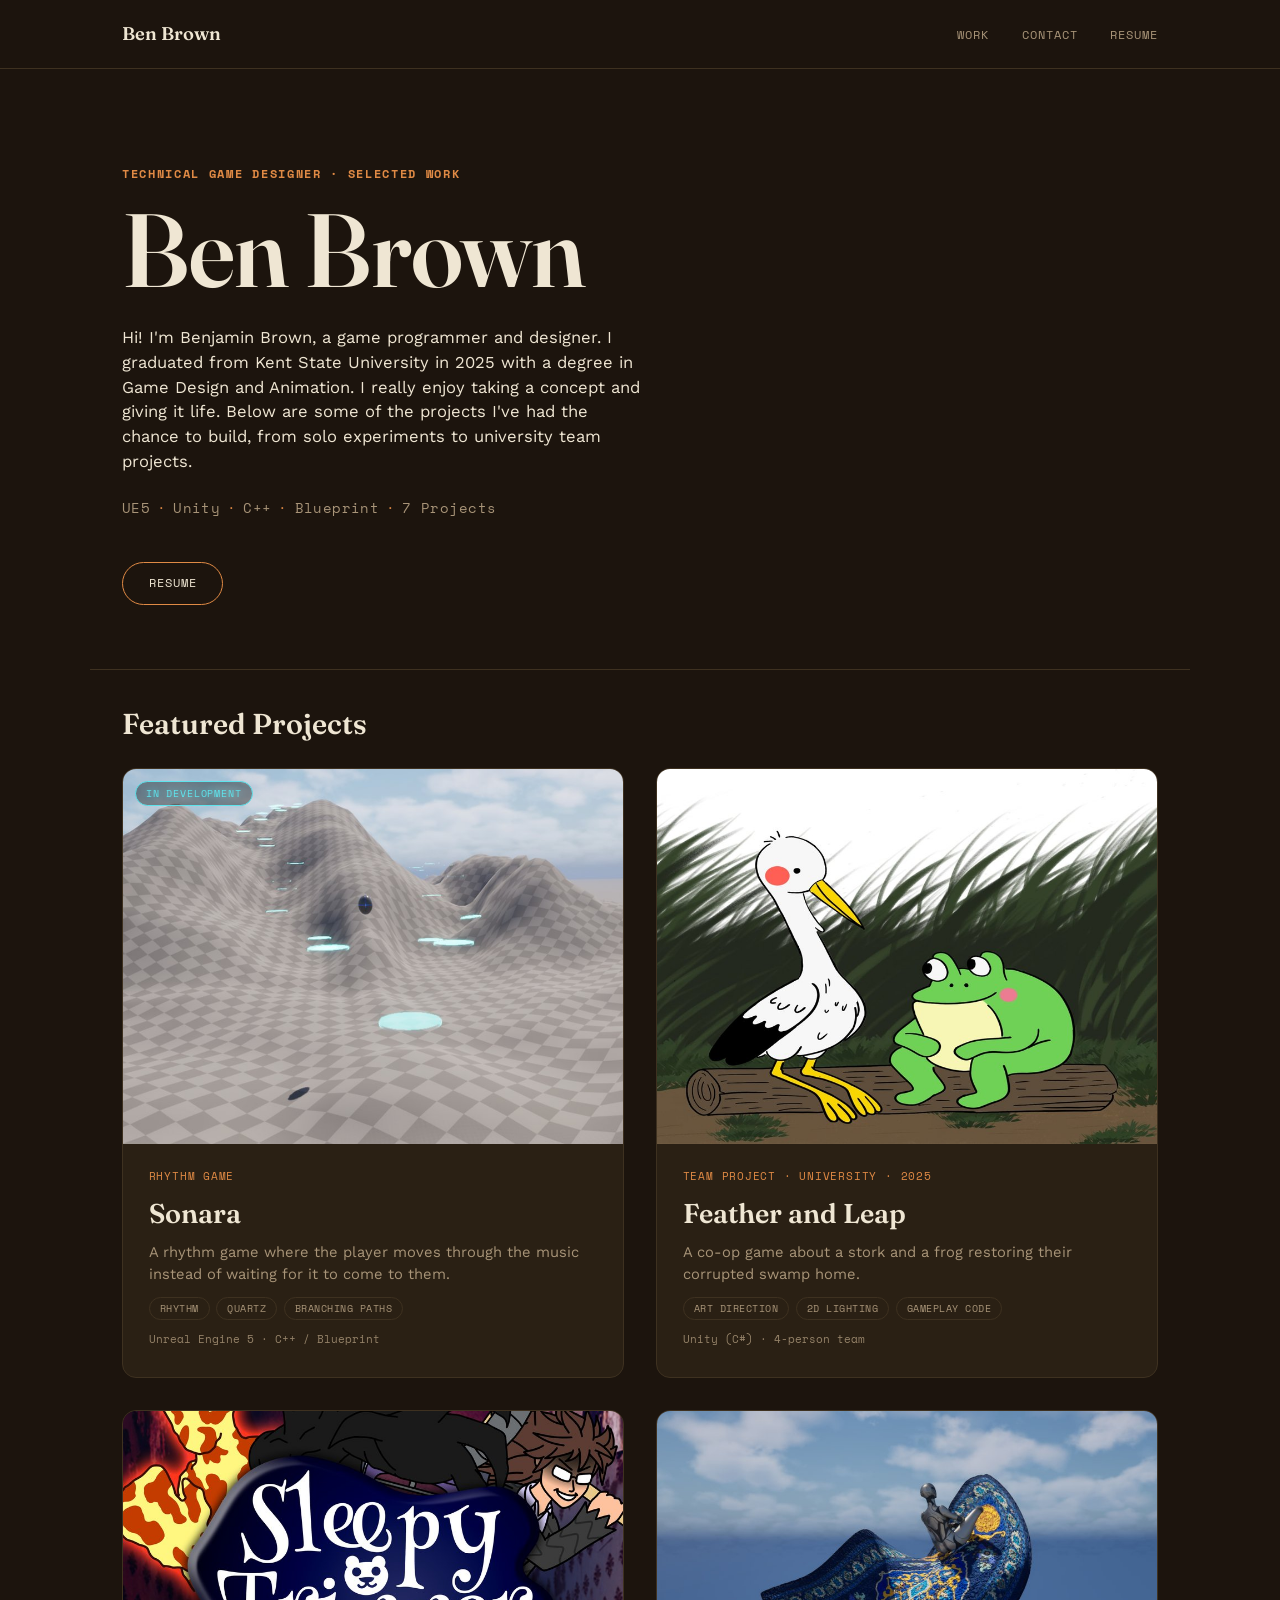
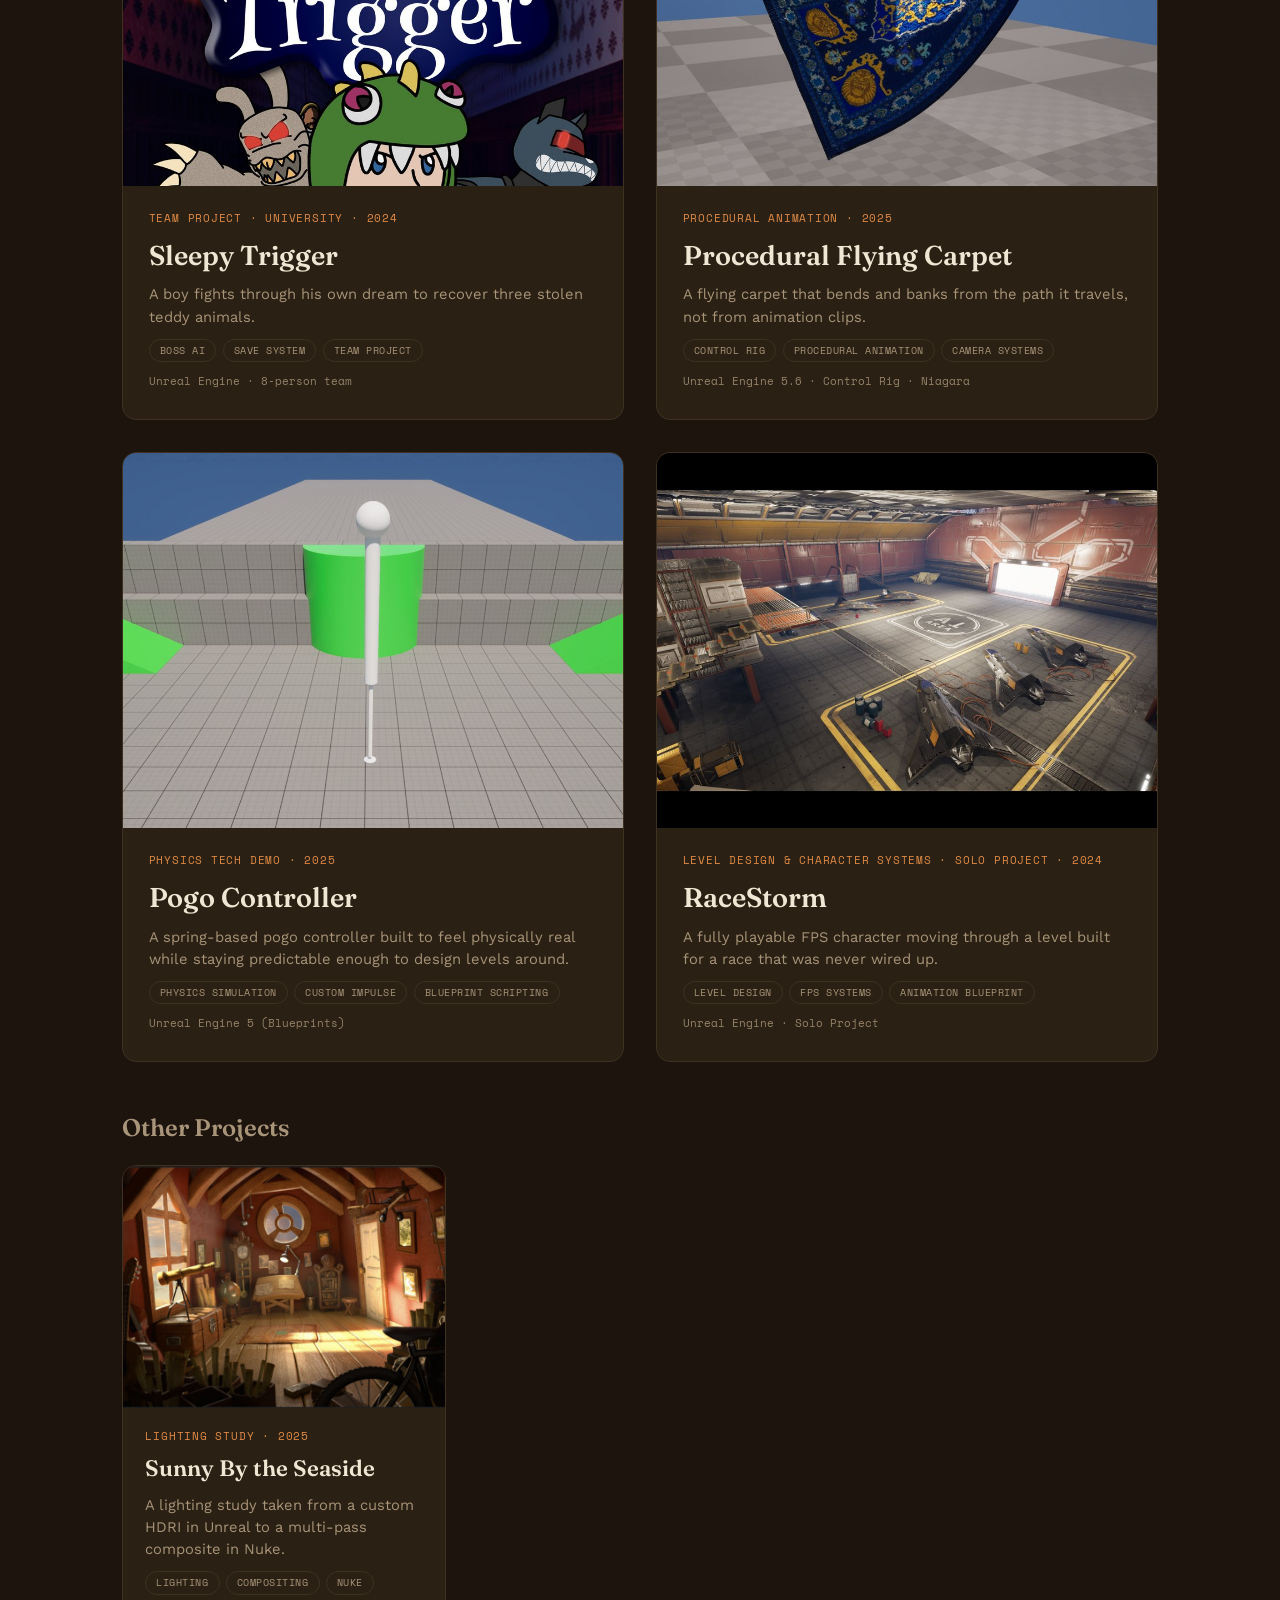
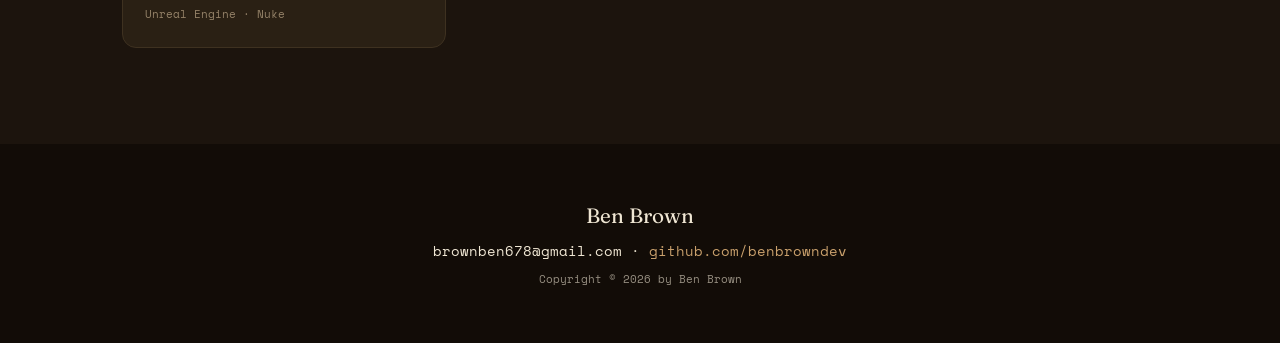
==== commit 035da077: "Add files via upload" ====
--- a/index.html
+++ b/index.html
@@ -3,10 +3,10 @@
 <head>
 <meta charset="UTF-8">
 <meta name="viewport" content="width=device-width, initial-scale=1.0">
-<title>Ben Brown — Gameplay Programmer</title>
-<meta name="description" content="Portfolio of Ben Brown, gameplay programmer. Systems, physics, and the debugging behind them.">
+<title>Ben Brown — Technical Game Designer</title>
+<meta name="description" content="Portfolio of Ben Brown, Technical Game Designer. Systems, physics, and the debugging behind them.">
 <meta name="color-scheme" content="light">
-<meta property="og:title" content="Ben Brown — Gameplay Programmer">
+<meta property="og:title" content="Ben Brown — Technical Game Designer">
 <meta property="og:description" content="Selected gameplay programming work, including Sonara, a rhythm game built solo in Unreal Engine 5.">
 
 <link rel="preconnect" href="https://fonts.googleapis.com">
@@ -69,7 +69,7 @@
 <main id="top">
 
   <section class="hero">
-    <p class="eyebrow">Gameplay Programmer · Selected Work</p>
+    <p class="eyebrow">Technical Game Designer · Selected Work</p>
     <h1>Ben Brown</h1>
     <p class="bio">Hi! I'm Benjamin Brown, a game programmer and designer. I graduated from Kent State University in 2025 with a degree in Game Design and Animation. I really enjoy taking a concept and giving it life. Below are some of the projects I've had the chance to build, from solo experiments to university team projects.</p>
     <p class="stat-line">UE5<span>·</span>Unity<span>·</span>C++<span>·</span>Blueprint<span>·</span>7 Projects</p>
